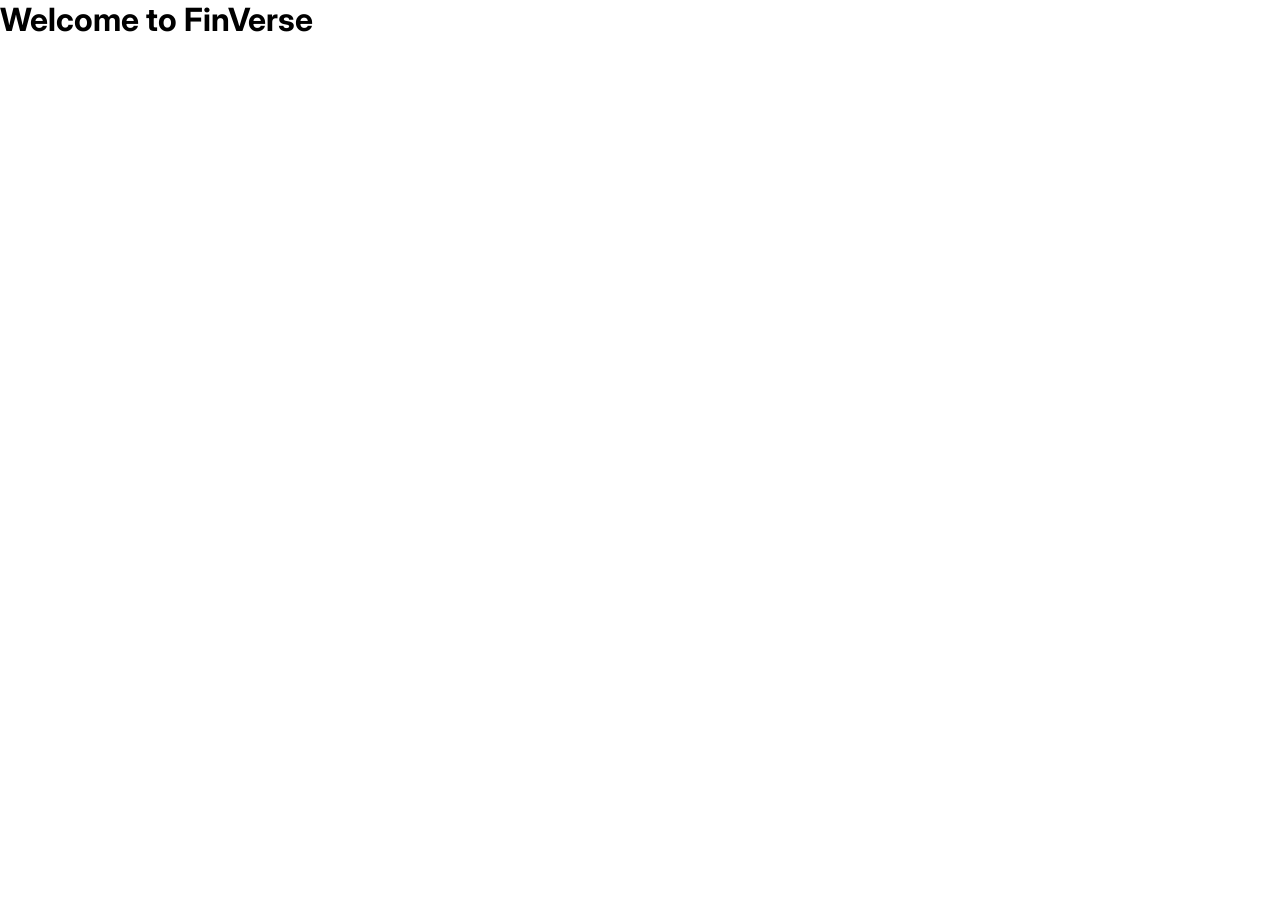
==== index.html @ 404ee945 "Add homepage" ====
<!DOCTYPE html>
<html lang="en">

<head>

<meta charset="UTF-8">

<meta name="viewport" content="width=device-width, initial-scale=1.0">

<title>FinVerse | Learn. Practice. Earn. Lead.</title>

<meta name="description" content="India's Interactive Financial Literacy Platform">

<link rel="preconnect" href="https://fonts.googleapis.com">

<link rel="preconnect" href="https://fonts.gstatic.com" crossorigin>

<link href="https://fonts.googleapis.com/css2?family=Inter:wght@300;400;500;600;700;800&family=Space+Grotesk:wght@400;500;700&display=swap" rel="stylesheet">

<link rel="stylesheet" href="css/style.css">

</head>

<body>

<h1>Welcome to FinVerse</h1>

</body>

</html>
---- css/style.css ----
@import url("variables.css");
@import url("components.css");
@import url("animations.css");
@import url("responsive.css");

/* =========================
   RESET
========================= */

*{
margin:0;
padding:0;
box-sizing:border-box;
}

html{
scroll-behavior:smooth;
}

body{

background:var(--bg-primary);

color:var(--text-primary);

font-family:"Inter",sans-serif;

overflow-x:hidden;

min-height:100vh;

}

/* Images */

img{

display:block;

max-width:100%;

}

/* Links */

a{

text-decoration:none;

color:inherit;

}

/* Lists */

ul{

list-style:none;

}

/* Buttons */

button{

border:none;

background:none;

font:inherit;

cursor:pointer;

}

/* Container */

.container{

width:min(92%,1280px);

margin:auto;

}

/* Text Selection */

::selection{

background:var(--primary);

color:#000;

}
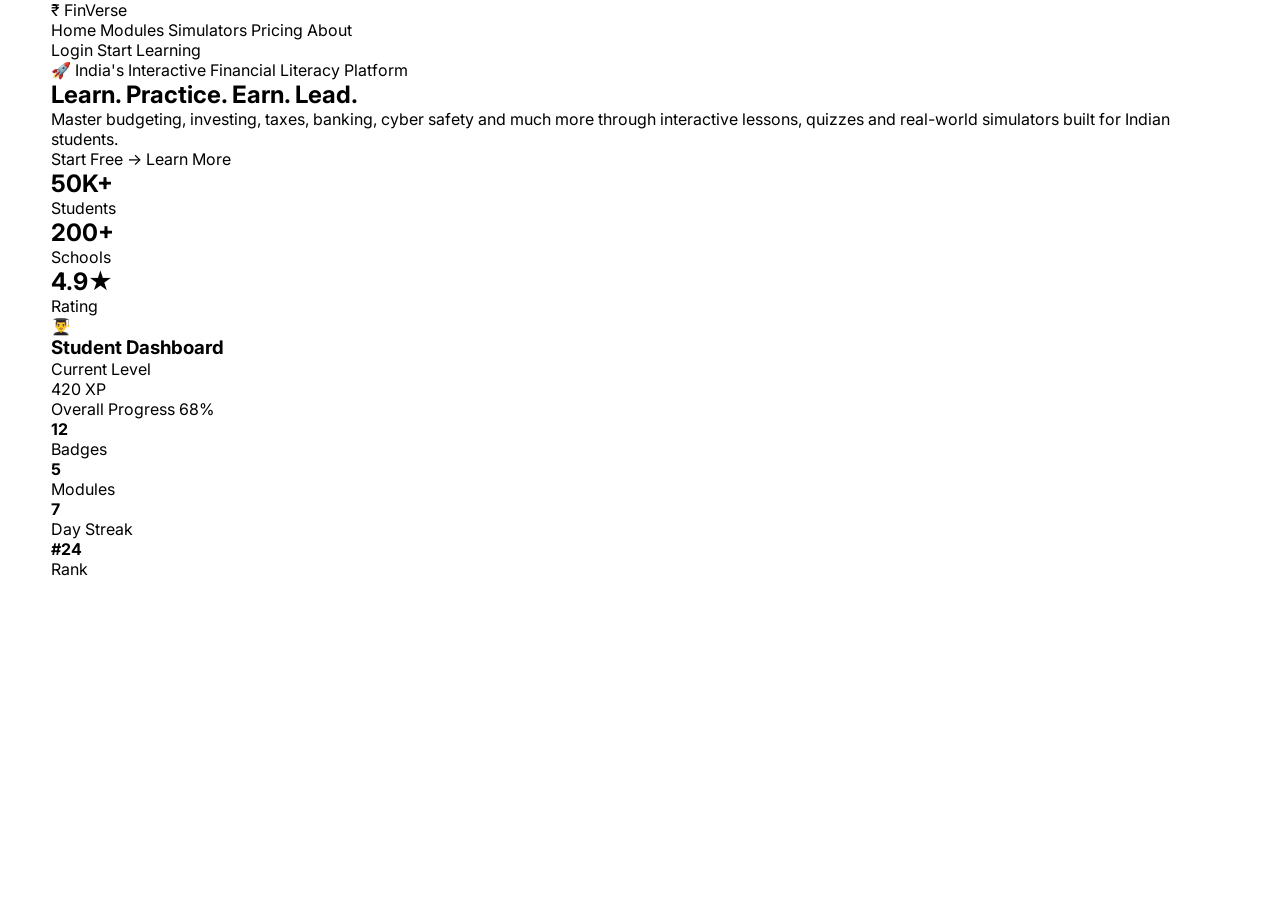
==== commit 5af678b1: "Update index homepage" ====
--- a/index.html
+++ b/index.html
@@ -5,25 +5,283 @@
 
 <meta charset="UTF-8">
 
-<meta name="viewport" content="width=device-width, initial-scale=1.0">
+<meta name="viewport"
+content="width=device-width, initial-scale=1.0">
 
 <title>FinVerse | Learn. Practice. Earn. Lead.</title>
 
-<meta name="description" content="India's Interactive Financial Literacy Platform">
-
-<link rel="preconnect" href="https://fonts.googleapis.com">
-
-<link rel="preconnect" href="https://fonts.gstatic.com" crossorigin>
-
-<link href="https://fonts.googleapis.com/css2?family=Inter:wght@300;400;500;600;700;800&family=Space+Grotesk:wght@400;500;700&display=swap" rel="stylesheet">
-
-<link rel="stylesheet" href="css/style.css">
+<meta name="description"
+content="India's Interactive Financial Literacy Platform">
+
+<link rel="preconnect"
+href="https://fonts.googleapis.com">
+
+<link rel="preconnect"
+href="https://fonts.gstatic.com"
+crossorigin>
+
+<link href="https://fonts.googleapis.com/css2?family=Inter:wght@300;400;500;600;700;800&family=Space+Grotesk:wght@400;500;700&display=swap"
+rel="stylesheet">
+
+<link rel="stylesheet"
+href="css/style.css">
 
 </head>
 
 <body>
 
-<h1>Welcome to FinVerse</h1>
+<!-- Animated Background -->
+
+<div class="background">
+
+<div class="gradient"></div>
+
+<div class="orb orb1"></div>
+
+<div class="orb orb2"></div>
+
+<div class="orb orb3"></div>
+
+</div>
+
+<!-- Navigation -->
+
+<header class="navbar">
+
+<div class="container nav-container">
+
+<a href="index.html" class="logo">
+
+<span class="logo-icon">₹</span>
+
+<span class="logo-text">FinVerse</span>
+
+</a>
+
+<nav>
+
+<a href="index.html">Home</a>
+
+<a href="modules.html">Modules</a>
+
+<a href="simulators.html">Simulators</a>
+
+<a href="pricing.html">Pricing</a>
+
+<a href="about.html">About</a>
+
+</nav>
+
+<div class="nav-buttons">
+
+<a href="pricing.html"
+class="btn btn-outline">
+
+Login
+
+</a>
+
+<a href="modules.html"
+class="btn btn-primary">
+
+Start Learning
+
+</a>
+
+</div>
+
+</div>
+
+</header>
+
+<!-- HERO -->
+
+<section class="hero">
+
+<div class="container hero-grid">
+
+<div class="hero-left">
+
+<div class="hero-badge">
+
+🚀 India's Interactive Financial Literacy Platform
+
+</div>
+
+<h1>
+
+Learn.
+
+<span>Practice.</span>
+
+Earn.
+
+Lead.
+
+</h1>
+
+<p>
+
+Master budgeting, investing,
+taxes, banking,
+cyber safety and much more
+through interactive lessons,
+quizzes and real-world
+simulators built for Indian students.
+
+</p>
+
+<div class="hero-buttons">
+
+<a href="modules.html"
+class="btn btn-primary">
+
+Start Free →
+
+</a>
+
+<a href="about.html"
+class="btn btn-outline">
+
+Learn More
+
+</a>
+
+</div>
+
+<div class="stats">
+
+<div>
+
+<h2>50K+</h2>
+
+<p>Students</p>
+
+</div>
+
+<div>
+
+<h2>200+</h2>
+
+<p>Schools</p>
+
+</div>
+
+<div>
+
+<h2>4.9★</h2>
+
+<p>Rating</p>
+
+</div>
+
+</div>
+
+</div>
+
+<div class="hero-right">
+
+<div class="dashboard-card">
+
+<div class="dashboard-top">
+
+<div class="profile">
+
+<div class="avatar">
+
+👨‍🎓
+
+</div>
+
+<div>
+
+<h3>Student Dashboard</h3>
+
+<p>Current Level</p>
+
+</div>
+
+</div>
+
+<div class="xp">
+
+420 XP
+
+</div>
+
+</div>
+
+<div class="progress-card">
+
+<div class="progress-title">
+
+Overall Progress
+
+<span>
+
+68%
+
+</span>
+
+</div>
+
+<div class="progress-bar">
+
+<div class="progress-fill">
+
+</div>
+
+</div>
+
+</div>
+
+<div class="dashboard-stats">
+
+<div>
+
+<h4>12</h4>
+
+<p>Badges</p>
+
+</div>
+
+<div>
+
+<h4>5</h4>
+
+<p>Modules</p>
+
+</div>
+
+<div>
+
+<h4>7</h4>
+
+<p>Day Streak</p>
+
+</div>
+
+<div>
+
+<h4>#24</h4>
+
+<p>Rank</p>
+
+</div>
+
+</div>
+
+</div>
+
+</div>
+
+</div>
+
+</section>
+
+<!-- Features Section Starts Next -->
+
+<script src="js/main.js"></script>
 
 </body>
 
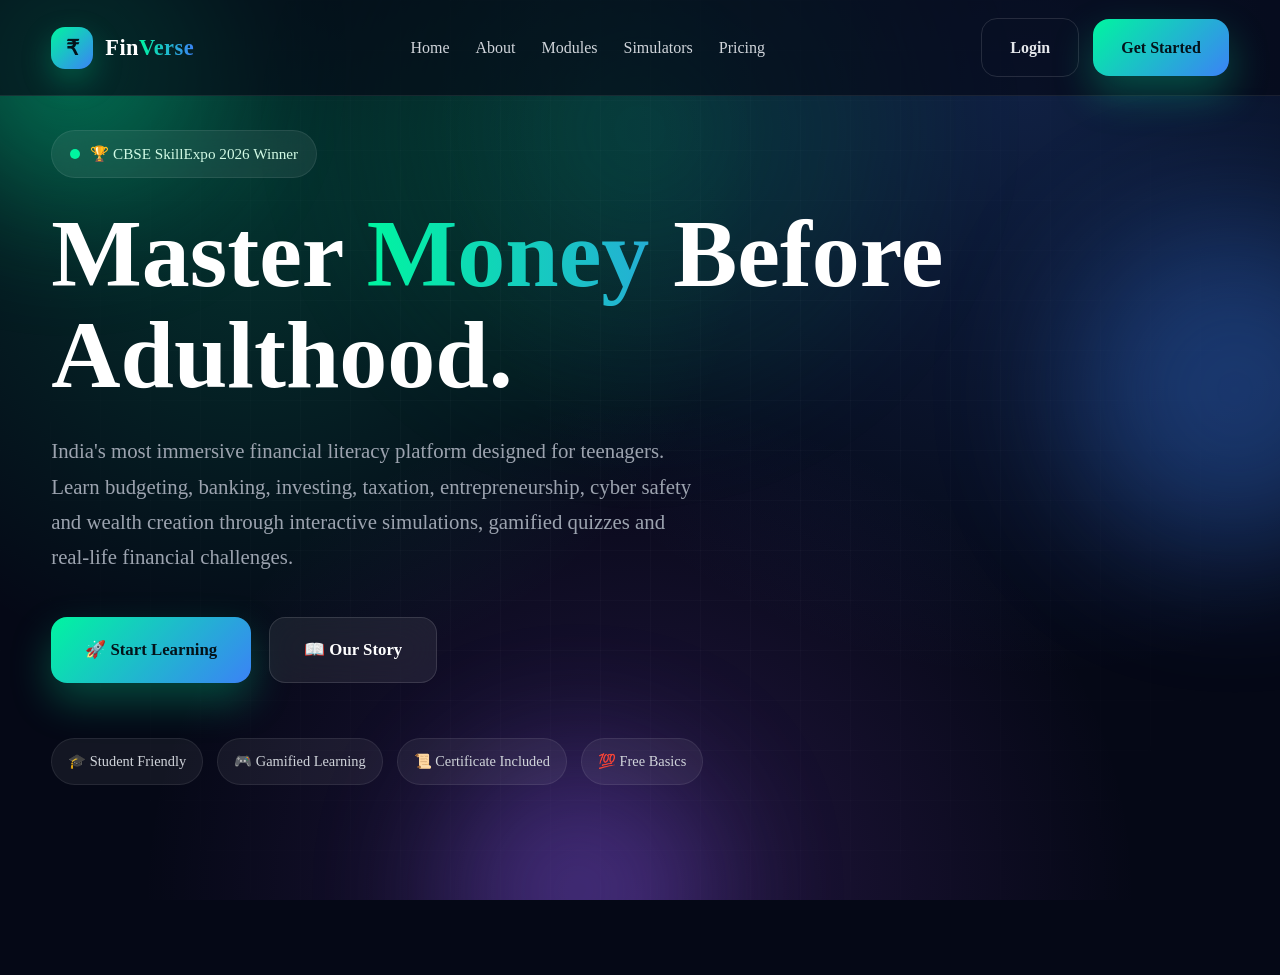
==== commit d38edf71: "Started premium index homepage - Part 1" ====
--- a/index.html
+++ b/index.html
@@ -2,287 +2,169 @@
 <html lang="en">
 
 <head>
+    <meta charset="UTF-8">
+    <meta name="viewport" content="width=device-width, initial-scale=1.0">
+    <meta name="theme-color" content="#07111F">
 
-<meta charset="UTF-8">
+    <meta name="description"
+        content="FinVerse — India's Interactive Financial Literacy Platform for Students">
 
-<meta name="viewport"
-content="width=device-width, initial-scale=1.0">
+    <meta name="keywords"
+        content="Finance, Financial Literacy, SIP, Investment, Budget, Banking, UPI, Tax, India">
 
-<title>FinVerse | Learn. Practice. Earn. Lead.</title>
+    <meta name="author" content="FinVerse">
 
-<meta name="description"
-content="India's Interactive Financial Literacy Platform">
+    <title>FinVerse • Learn. Practice. Earn. Lead.</title>
 
-<link rel="preconnect"
-href="https://fonts.googleapis.com">
+    <!-- Google Fonts -->
 
-<link rel="preconnect"
-href="https://fonts.gstatic.com"
-crossorigin>
+    <link rel="preconnect" href="https://fonts.googleapis.com">
 
-<link href="https://fonts.googleapis.com/css2?family=Inter:wght@300;400;500;600;700;800&family=Space+Grotesk:wght@400;500;700&display=swap"
-rel="stylesheet">
+    <link rel="preconnect" href="https://fonts.gstatic.com" crossorigin>
 
-<link rel="stylesheet"
-href="css/style.css">
+    <link href="https://fonts.googleapis.com/css2?family=Space+Grotesk:wght@400;500;600;700&family=Inter:wght@300;400;500;600;700;800&display=swap"
+        rel="stylesheet">
+
+    <!-- CSS -->
+
+    <link rel="stylesheet" href="css/variables.css">
+    <link rel="stylesheet" href="css/animations.css">
+    <link rel="stylesheet" href="css/components.css">
+    <link rel="stylesheet" href="css/style.css">
+    <link rel="stylesheet" href="css/responsive.css">
 
 </head>
 
 <body>
 
-<!-- Animated Background -->
+    <!-- Animated Background -->
 
-<div class="background">
+    <div class="bg-gradient"></div>
 
-<div class="gradient"></div>
+    <div class="bg-grid"></div>
 
-<div class="orb orb1"></div>
+    <div class="bg-orbs">
+        <div class="orb orb-1"></div>
+        <div class="orb orb-2"></div>
+        <div class="orb orb-3"></div>
+    </div>
 
-<div class="orb orb2"></div>
+    <!-- Navigation -->
 
-<div class="orb orb3"></div>
+    <header class="nav">
 
-</div>
+        <div class="nav-container">
 
-<!-- Navigation -->
+            <a href="index.html" class="nav-logo">
 
-<header class="navbar">
+                <span class="logo-icon">₹</span>
 
-<div class="container nav-container">
+                <span class="logo-text">
+                    Fin<span class="accent">Verse</span>
+                </span>
 
-<a href="index.html" class="logo">
+            </a>
 
-<span class="logo-icon">₹</span>
+            <nav class="nav-links">
 
-<span class="logo-text">FinVerse</span>
+                <a href="index.html">Home</a>
 
-</a>
+                <a href="about.html">About</a>
 
-<nav>
+                <a href="modules.html">Modules</a>
 
-<a href="index.html">Home</a>
+                <a href="simulators.html">Simulators</a>
 
-<a href="modules.html">Modules</a>
+                <a href="pricing.html">Pricing</a>
 
-<a href="simulators.html">Simulators</a>
+            </nav>
 
-<a href="pricing.html">Pricing</a>
+            <div class="nav-actions">
 
-<a href="about.html">About</a>
+                <a href="#" class="btn btn-ghost">
+                    Login
+                </a>
 
-</nav>
+                <a href="modules.html" class="btn btn-primary">
+                    Get Started
+                </a>
 
-<div class="nav-buttons">
+            </div>
 
-<a href="pricing.html"
-class="btn btn-outline">
+            <button class="nav-toggle">
 
-Login
+                <span></span>
+                <span></span>
+                <span></span>
 
-</a>
+            </button>
 
-<a href="modules.html"
-class="btn btn-primary">
+        </div>
 
-Start Learning
+    </header>
 
-</a>
+    <!-- HERO -->
 
-</div>
+    <section class="hero">
 
-</div>
+        <div class="container">
 
-</header>
+            <div class="hero-badge">
 
-<!-- HERO -->
+                <span class="pulse"></span>
 
-<section class="hero">
+                🏆 CBSE SkillExpo 2026 Winner
 
-<div class="container hero-grid">
+            </div>
 
-<div class="hero-left">
+            <h1 class="hero-title">
 
-<div class="hero-badge">
+                Master
 
-🚀 India's Interactive Financial Literacy Platform
+                <span class="gradient-text">
+                    Money
+                </span>
 
-</div>
+                Before
 
-<h1>
+                Adulthood.
 
-Learn.
+            </h1>
 
-<span>Practice.</span>
+            <p class="hero-desc">
 
-Earn.
+                India's most immersive financial literacy platform designed for teenagers.
 
-Lead.
+                Learn budgeting, banking, investing, taxation, entrepreneurship,
+                cyber safety and wealth creation through interactive simulations,
+                gamified quizzes and real-life financial challenges.
 
-</h1>
+            </p>
 
-<p>
+            <div class="hero-cta">
 
-Master budgeting, investing,
-taxes, banking,
-cyber safety and much more
-through interactive lessons,
-quizzes and real-world
-simulators built for Indian students.
+                <a href="modules.html" class="btn btn-primary btn-lg">
 
-</p>
+                    🚀 Start Learning
 
-<div class="hero-buttons">
+                </a>
 
-<a href="modules.html"
-class="btn btn-primary">
+                <a href="about.html" class="btn btn-glass btn-lg">
 
-Start Free →
+                    📖 Our Story
 
-</a>
+                </a>
 
-<a href="about.html"
-class="btn btn-outline">
+            </div>
 
-Learn More
+            <div class="hero-tags">
 
-</a>
+                <span class="tag">🎓 Student Friendly</span>
 
-</div>
+                <span class="tag">🎮 Gamified Learning</span>
 
-<div class="stats">
+                <span class="tag">📜 Certificate Included</span>
 
-<div>
+                <span class="tag">💯 Free Basics</span>
 
-<h2>50K+</h2>
-
-<p>Students</p>
-
-</div>
-
-<div>
-
-<h2>200+</h2>
-
-<p>Schools</p>
-
-</div>
-
-<div>
-
-<h2>4.9★</h2>
-
-<p>Rating</p>
-
-</div>
-
-</div>
-
-</div>
-
-<div class="hero-right">
-
-<div class="dashboard-card">
-
-<div class="dashboard-top">
-
-<div class="profile">
-
-<div class="avatar">
-
-👨‍🎓
-
-</div>
-
-<div>
-
-<h3>Student Dashboard</h3>
-
-<p>Current Level</p>
-
-</div>
-
-</div>
-
-<div class="xp">
-
-420 XP
-
-</div>
-
-</div>
-
-<div class="progress-card">
-
-<div class="progress-title">
-
-Overall Progress
-
-<span>
-
-68%
-
-</span>
-
-</div>
-
-<div class="progress-bar">
-
-<div class="progress-fill">
-
-</div>
-
-</div>
-
-</div>
-
-<div class="dashboard-stats">
-
-<div>
-
-<h4>12</h4>
-
-<p>Badges</p>
-
-</div>
-
-<div>
-
-<h4>5</h4>
-
-<p>Modules</p>
-
-</div>
-
-<div>
-
-<h4>7</h4>
-
-<p>Day Streak</p>
-
-</div>
-
-<div>
-
-<h4>#24</h4>
-
-<p>Rank</p>
-
-</div>
-
-</div>
-
-</div>
-
-</div>
-
-</div>
-
-</section>
-
-<!-- Features Section Starts Next -->
-
-<script src="js/main.js"></script>
-
-</body>
-
-</html>+            </div>
--- a/css/animations.css
+++ b/css/animations.css
@@ -0,0 +1,534 @@
+/* =========================================================
+   FINVERSE 3.0 ANIMATIONS
+========================================================= */
+
+/* Floating Animation */
+@keyframes float {
+
+0%,100%{
+transform:translateY(0px);
+}
+
+50%{
+transform:translateY(-18px);
+}
+
+}
+
+/* Slow Floating */
+
+@keyframes floatSlow{
+
+0%,100%{
+transform:translateY(0px) rotate(0deg);
+}
+
+50%{
+transform:translateY(-30px) rotate(8deg);
+}
+
+}
+
+/* Aurora Background */
+
+@keyframes aurora{
+
+0%{
+
+background-position:0% 50%;
+
+}
+
+50%{
+
+background-position:100% 50%;
+
+}
+
+100%{
+
+background-position:0% 50%;
+
+}
+
+}
+
+/* Gradient Text */
+
+@keyframes gradientMove{
+
+0%{
+
+background-position:0%;
+
+}
+
+100%{
+
+background-position:200%;
+
+}
+
+}
+
+/* Fade Up */
+
+@keyframes fadeUp{
+
+from{
+
+opacity:0;
+
+transform:translateY(50px);
+
+}
+
+to{
+
+opacity:1;
+
+transform:translateY(0);
+
+}
+
+}
+
+/* Fade */
+
+@keyframes fade{
+
+from{
+
+opacity:0;
+
+}
+
+to{
+
+opacity:1;
+
+}
+
+}
+
+/* Scale */
+
+@keyframes scale{
+
+from{
+
+opacity:0;
+
+transform:scale(.85);
+
+}
+
+to{
+
+opacity:1;
+
+transform:scale(1);
+
+}
+
+}
+
+/* Pulse */
+
+@keyframes pulse{
+
+0%{
+
+transform:scale(1);
+
+}
+
+50%{
+
+transform:scale(1.08);
+
+}
+
+100%{
+
+transform:scale(1);
+
+}
+
+}
+
+/* Glow */
+
+@keyframes glow{
+
+0%{
+
+box-shadow:0 0 0 rgba(0,245,160,.15);
+
+}
+
+50%{
+
+box-shadow:0 0 40px rgba(0,245,160,.55);
+
+}
+
+100%{
+
+box-shadow:0 0 0 rgba(0,245,160,.15);
+
+}
+
+}
+
+/* Border Glow */
+
+@keyframes borderGlow{
+
+0%{
+
+border-color:#00F5A0;
+
+}
+
+50%{
+
+border-color:#3B82F6;
+
+}
+
+100%{
+
+border-color:#8B5CF6;
+
+}
+
+}
+
+/* Shine */
+
+@keyframes shine{
+
+0%{
+
+left:-120%;
+
+}
+
+100%{
+
+left:140%;
+
+}
+
+}
+
+/* Rotate */
+
+@keyframes rotate{
+
+0%{
+
+transform:rotate(0deg);
+
+}
+
+100%{
+
+transform:rotate(360deg);
+
+}
+
+}
+
+/* Counter */
+
+@keyframes counter{
+
+from{
+
+transform:translateY(20px);
+
+opacity:0;
+
+}
+
+to{
+
+transform:translateY(0);
+
+opacity:1;
+
+}
+
+}
+
+/* Progress */
+
+@keyframes progress{
+
+from{
+
+width:0;
+
+}
+
+}
+
+/* Blob */
+
+@keyframes blob{
+
+0%{
+
+transform:translate(0,0) scale(1);
+
+}
+
+33%{
+
+transform:translate(40px,-40px) scale(1.15);
+
+}
+
+66%{
+
+transform:translate(-25px,20px) scale(.9);
+
+}
+
+100%{
+
+transform:translate(0,0) scale(1);
+
+}
+
+}
+
+/* Mouse Glow */
+
+@keyframes mouseGlow{
+
+0%{
+
+opacity:.3;
+
+}
+
+50%{
+
+opacity:1;
+
+}
+
+100%{
+
+opacity:.3;
+
+}
+
+}
+
+/* Bounce */
+
+@keyframes bounce{
+
+0%,100%{
+
+transform:translateY(0);
+
+}
+
+50%{
+
+transform:translateY(-10px);
+
+}
+
+}
+
+/* Hero Image Float */
+
+@keyframes heroFloat{
+
+0%{
+
+transform:translateY(0);
+
+}
+
+50%{
+
+transform:translateY(-15px);
+
+}
+
+100%{
+
+transform:translateY(0);
+
+}
+
+}
+
+/* Wave */
+
+@keyframes wave{
+
+0%{
+
+transform:rotate(0deg);
+
+}
+
+20%{
+
+transform:rotate(15deg);
+
+}
+
+40%{
+
+transform:rotate(-10deg);
+
+}
+
+60%{
+
+transform:rotate(15deg);
+
+}
+
+80%{
+
+transform:rotate(-5deg);
+
+}
+
+100%{
+
+transform:rotate(0deg);
+
+}
+
+}
+
+/* Scroll Indicator */
+
+@keyframes scroll{
+
+0%{
+
+transform:translateY(0);
+
+opacity:1;
+
+}
+
+100%{
+
+transform:translateY(12px);
+
+opacity:0;
+
+}
+
+}
+
+/* Animated Gradient */
+
+.gradient-text{
+
+background:linear-gradient(
+90deg,
+#00F5A0,
+#3B82F6,
+#8B5CF6,
+#00F5A0
+);
+
+background-size:300%;
+
+-webkit-background-clip:text;
+
+-webkit-text-fill-color:transparent;
+
+animation:gradientMove 6s linear infinite;
+
+}
+
+/* Reveal */
+
+.reveal{
+
+opacity:0;
+
+transform:translateY(60px);
+
+transition:1s;
+
+}
+
+.reveal.active{
+
+opacity:1;
+
+transform:translateY(0);
+
+}
+
+/* Floating Classes */
+
+.float{
+
+animation:float 5s ease-in-out infinite;
+
+}
+
+.float-slow{
+
+animation:floatSlow 8s ease-in-out infinite;
+
+}
+
+/* Pulse */
+
+.pulse{
+
+animation:pulse 2s infinite;
+
+}
+
+/* Glow */
+
+.glow{
+
+animation:glow 3s infinite;
+
+}
+
+/* Fade */
+
+.fade{
+
+animation:fade 1s both;
+
+}
+
+.fade-up{
+
+animation:fadeUp 1s both;
+
+}
+
+.scale{
+
+animation:scale .8s both;
+
+}
+
+.bounce{
+
+animation:bounce 2s infinite;
+
+}
--- a/css/components.css
+++ b/css/components.css
@@ -0,0 +1,122 @@
+/* FinVerse 3.0 - components.css (Starter Production File)
+   This file contains the shared UI components.
+*/
+
+body{
+  background:var(--gradient-dark);
+}
+
+.nav{
+  position:sticky;
+  top:0;
+  z-index:1000;
+  backdrop-filter:var(--glass);
+  border-bottom:1px solid rgba(255,255,255,.08);
+  background:rgba(5,8,22,.65);
+}
+
+.nav-container{
+  width:min(92%,var(--container));
+  margin:auto;
+  min-height:var(--navbar-height);
+  display:flex;
+  align-items:center;
+  justify-content:space-between;
+}
+
+.nav-logo{
+  display:flex;
+  align-items:center;
+  gap:10px;
+  font-family:var(--font-display);
+  font-size:1.4rem;
+  font-weight:700;
+}
+
+.logo-icon{
+  width:42px;
+  height:42px;
+  border-radius:50%;
+  display:grid;
+  place-items:center;
+  background:var(--gradient-primary);
+  color:#04120d;
+  box-shadow:var(--shadow-glow);
+}
+
+.btn{
+  display:inline-flex;
+  align-items:center;
+  justify-content:center;
+  gap:10px;
+  padding:14px 24px;
+  border-radius:999px;
+  transition:var(--transition);
+  font-weight:700;
+}
+
+.btn-primary{
+  background:var(--gradient-primary);
+  color:#04120d;
+}
+
+.btn-primary:hover{
+  transform:translateY(-3px);
+  box-shadow:var(--shadow-glow);
+}
+
+.btn-ghost{
+  border:1px solid rgba(255,255,255,.15);
+  color:var(--text);
+}
+
+.hero{
+  padding:110px 0 80px;
+  position:relative;
+  overflow:hidden;
+}
+
+.hero::before{
+  content:"";
+  position:absolute;
+  inset:-20%;
+  background:linear-gradient(135deg,#00F5A022,#3B82F622,#8B5CF622);
+  filter:blur(90px);
+  animation:aurora 12s linear infinite;
+}
+
+.hero-title{
+  position:relative;
+  z-index:2;
+  font-family:var(--font-heading);
+  font-size:clamp(2.6rem,8vw,5rem);
+  line-height:1;
+}
+
+.hero-desc{
+  position:relative;
+  z-index:2;
+  max-width:700px;
+  color:var(--text-light);
+  margin:24px 0;
+}
+
+.card{
+  background:var(--bg-card);
+  border:var(--glass-border);
+  backdrop-filter:var(--glass);
+  border-radius:24px;
+  padding:24px;
+  transition:var(--transition);
+}
+
+.card:hover{
+  transform:translateY(-8px);
+  background:var(--bg-card-hover);
+}
+
+.footer{
+  padding:60px 0;
+  border-top:1px solid rgba(255,255,255,.08);
+  color:var(--text-muted);
+}
--- a/css/style.css
+++ b/css/style.css
@@ -1,13 +1,21 @@
+/* ===================================================
+   FINVERSE 3.0
+   Main Stylesheet
+   Part 1 - Global Foundation
+=================================================== */
+
 @import url("variables.css");
+@import url("animations.css");
 @import url("components.css");
-@import url("animations.css");
 @import url("responsive.css");
 
-/* =========================
+/* ==========================
    RESET
-========================= */
-
-*{
+========================== */
+
+*,
+*::before,
+*::after{
 margin:0;
 padding:0;
 box-sizing:border-box;
@@ -15,80 +23,1563 @@
 
 html{
 scroll-behavior:smooth;
+-webkit-text-size-adjust:100%;
 }
 
 body{
-
-background:var(--bg-primary);
-
-color:var(--text-primary);
-
-font-family:"Inter",sans-serif;
-
+font-family:var(--font-body);
+background:#050816;
+color:#fff;
 overflow-x:hidden;
-
-min-height:100vh;
-
-}
-
-/* Images */
+line-height:1.7;
+position:relative;
+}
+
+/* ==========================
+   CUSTOM SCROLLBAR
+========================== */
+
+::-webkit-scrollbar{
+width:8px;
+}
+
+::-webkit-scrollbar-track{
+background:#09101d;
+}
+
+::-webkit-scrollbar-thumb{
+background:linear-gradient(180deg,#00F5A0,#3B82F6);
+border-radius:20px;
+}
+
+::-webkit-scrollbar-thumb:hover{
+background:#00F5A0;
+}
+
+/* ==========================
+   SELECTION
+========================== */
+
+::selection{
+background:#00F5A0;
+color:#04131A;
+}
+
+/* ==========================
+   LINKS
+========================== */
+
+a{
+text-decoration:none;
+color:inherit;
+transition:.35s;
+}
 
 img{
-
+max-width:100%;
 display:block;
-
-max-width:100%;
-
-}
-
-/* Links */
-
-a{
-
+}
+
+/* ==========================
+   CONTAINER
+========================== */
+
+.container{
+width:min(92%,1200px);
+margin:auto;
+position:relative;
+z-index:2;
+}
+
+/* ==========================
+   SECTION
+========================== */
+
+.section{
+padding:90px 0;
+position:relative;
+}
+
+/* ==========================
+   TITLES
+========================== */
+
+.section-header{
+text-align:center;
+margin-bottom:70px;
+}
+
+.section-title{
+font-size:clamp(2.4rem,6vw,4.4rem);
+font-family:var(--font-heading);
+font-weight:800;
+line-height:1.1;
+margin-bottom:20px;
+}
+
+.section-sub{
+max-width:720px;
+margin:auto;
+color:#9CA3AF;
+font-size:1.08rem;
+}
+
+/* ==========================
+   EYEBROW
+========================== */
+
+.eyebrow{
+display:inline-flex;
+align-items:center;
+gap:10px;
+padding:10px 18px;
+border-radius:999px;
+background:rgba(255,255,255,.06);
+border:1px solid rgba(255,255,255,.08);
+backdrop-filter:blur(20px);
+margin-bottom:25px;
+font-size:.9rem;
+color:#D1FAE5;
+}
+
+/* ==========================
+   BACKGROUND
+========================== */
+
+.bg-gradient{
+position:fixed;
+inset:0;
+background:
+radial-gradient(circle at 20% 20%,rgba(0,245,160,.18),transparent 40%),
+radial-gradient(circle at 80% 10%,rgba(59,130,246,.20),transparent 45%),
+radial-gradient(circle at 50% 100%,rgba(168,85,247,.18),transparent 45%),
+#050816;
+z-index:-4;
+}
+
+/* ==========================
+   GRID BACKGROUND
+========================== */
+
+.bg-grid{
+position:fixed;
+inset:0;
+background-image:
+linear-gradient(rgba(255,255,255,.04) 1px,transparent 1px),
+linear-gradient(90deg,rgba(255,255,255,.04) 1px,transparent 1px);
+background-size:50px 50px;
+mask-image:radial-gradient(circle,#fff 30%,transparent 100%);
+z-index:-3;
+opacity:.55;
+}
+
+/* ==========================
+   FLOATING ORBS
+========================== */
+
+.bg-orbs{
+position:fixed;
+inset:0;
+overflow:hidden;
+z-index:-2;
+pointer-events:none;
+}
+
+.orb{
+position:absolute;
+border-radius:50%;
+filter:blur(70px);
+opacity:.35;
+animation:float 12s ease-in-out infinite;
+}
+
+.orb-1{
+width:280px;
+height:280px;
+background:#00F5A0;
+top:-80px;
+left:-70px;
+}
+
+.orb-2{
+width:330px;
+height:330px;
+background:#3B82F6;
+right:-120px;
+top:25%;
+animation-delay:3s;
+}
+
+.orb-3{
+width:260px;
+height:260px;
+background:#8B5CF6;
+bottom:-120px;
+left:35%;
+animation-delay:6s;
+}
+
+/* ==========================
+   GLASS
+========================== */
+
+.glass{
+background:rgba(255,255,255,.06);
+border:1px solid rgba(255,255,255,.08);
+backdrop-filter:blur(22px);
+-webkit-backdrop-filter:blur(22px);
+border-radius:26px;
+}
+
+/* ==========================
+   GRADIENT TEXT
+========================== */
+
+.gradient-text{
+background:linear-gradient(
+90deg,
+#00F5A0,
+#3B82F6,
+#8B5CF6
+);
+background-size:300%;
+-webkit-background-clip:text;
+-webkit-text-fill-color:transparent;
+animation:gradientShift 8s linear infinite;
+}
+
+/* ==========================
+   SPACER
+========================== */
+
+.spacer{
+height:80px;
+}
+
+/* ==========================
+   UTILITIES
+========================== */
+
+.text-center{
+text-align:center;
+}
+
+.hidden{
+display:none;
+}
+
+.mt-2{
+margin-top:20px;
+}
+
+.mt-3{
+margin-top:30px;
+}
+
+.mt-4{
+margin-top:40px;
+}
+
+.mb-2{
+margin-bottom:20px;
+}
+
+.mb-4{
+margin-bottom:40px;
+}
+/* ==========================================================
+   FINVERSE 3.0
+   PART 2 — NAVIGATION & HERO
+==========================================================*/
+
+/*==========================
+  NAVBAR
+==========================*/
+
+.nav{
+position:fixed;
+top:0;
+left:0;
+width:100%;
+z-index:999;
+padding:18px 0;
+transition:all .4s ease;
+}
+
+.nav.scrolled{
+padding:12px 0;
+background:rgba(5,8,22,.75);
+backdrop-filter:blur(24px);
+border-bottom:1px solid rgba(255,255,255,.08);
+}
+
+.nav-container{
+width:min(92%,1200px);
+margin:auto;
+display:flex;
+align-items:center;
+justify-content:space-between;
+}
+
+.nav-logo{
+display:flex;
+align-items:center;
+gap:12px;
+font-family:var(--font-heading);
+font-weight:800;
+font-size:1.4rem;
+color:#fff;
+}
+
+.logo-icon{
+width:42px;
+height:42px;
+display:grid;
+place-items:center;
+border-radius:14px;
+background:linear-gradient(135deg,#00F5A0,#3B82F6);
+color:#04131A;
+font-weight:800;
+font-size:1.3rem;
+box-shadow:0 12px 30px rgba(0,245,160,.25);
+}
+
+.logo-text{
+letter-spacing:.5px;
+}
+
+.accent{
+background:linear-gradient(90deg,#00F5A0,#3B82F6);
+-webkit-background-clip:text;
+-webkit-text-fill-color:transparent;
+}
+
+.nav-links{
+display:flex;
+gap:32px;
+align-items:center;
+}
+
+.nav-links a{
+color:#D1D5DB;
+font-weight:500;
+position:relative;
+}
+
+.nav-links a::after{
+content:"";
+position:absolute;
+left:0;
+bottom:-6px;
+width:0;
+height:2px;
+background:#00F5A0;
+transition:.35s;
+}
+
+.nav-links a:hover{
+color:#fff;
+}
+
+.nav-links a:hover::after{
+width:100%;
+}
+
+.nav-actions{
+display:flex;
+gap:14px;
+align-items:center;
+}
+
+.nav-toggle{
+display:none;
+width:46px;
+height:46px;
+border:none;
+background:rgba(255,255,255,.06);
+border-radius:14px;
+cursor:pointer;
+justify-content:center;
+align-items:center;
+flex-direction:column;
+gap:5px;
+}
+
+.nav-toggle span{
+width:22px;
+height:2px;
+background:#fff;
+border-radius:10px;
+}
+
+/*==========================
+ HERO
+==========================*/
+
+.hero{
+position:relative;
+padding:170px 0 120px;
+overflow:hidden;
+}
+
+.hero::before{
+content:"";
+position:absolute;
+width:700px;
+height:700px;
+left:50%;
+top:-220px;
+transform:translateX(-50%);
+background:radial-gradient(circle,
+rgba(0,245,160,.18),
+transparent 70%);
+filter:blur(40px);
+pointer-events:none;
+}
+
+.hero-badge{
+display:inline-flex;
+align-items:center;
+gap:10px;
+padding:10px 18px;
+background:rgba(255,255,255,.07);
+border:1px solid rgba(255,255,255,.08);
+border-radius:999px;
+backdrop-filter:blur(20px);
+margin-bottom:26px;
+font-size:.95rem;
+color:#D1FAE5;
+animation:fadeUp .8s ease;
+}
+
+.hero-title{
+font-family:var(--font-heading);
+font-size:clamp(3rem,8vw,6rem);
+font-weight:800;
+line-height:1.05;
+max-width:900px;
+margin-bottom:28px;
+animation:fadeUp .9s ease;
+}
+
+.hero-title .line{
+display:block;
+}
+
+.hero-desc{
+max-width:720px;
+font-size:1.18rem;
+color:#9CA3AF;
+margin-bottom:42px;
+animation:fadeUp 1s ease;
+}
+
+.hero-cta{
+display:flex;
+flex-wrap:wrap;
+gap:18px;
+margin-bottom:55px;
+animation:fadeUp 1.1s ease;
+}
+
+.hero-tags{
+display:flex;
+flex-wrap:wrap;
+gap:14px;
+margin-bottom:60px;
+}
+
+.tag{
+padding:10px 16px;
+border-radius:999px;
+background:rgba(255,255,255,.06);
+border:1px solid rgba(255,255,255,.08);
+font-size:.9rem;
+color:#D1D5DB;
+transition:.35s;
+}
+
+.tag:hover{
+transform:translateY(-4px);
+border-color:rgba(0,245,160,.35);
+background:rgba(0,245,160,.08);
+}
+
+.hero-stats{
+display:grid;
+grid-template-columns:repeat(auto-fit,minmax(170px,1fr));
+gap:22px;
+margin-top:20px;
+}
+
+.stat{
+background:rgba(255,255,255,.05);
+border:1px solid rgba(255,255,255,.08);
+backdrop-filter:blur(18px);
+border-radius:22px;
+padding:24px;
+transition:.35s;
+}
+
+.stat:hover{
+transform:translateY(-8px);
+border-color:rgba(0,245,160,.3);
+box-shadow:0 18px 40px rgba(0,245,160,.12);
+}
+
+.stat h3{
+font-size:2rem;
+margin-bottom:8px;
+background:linear-gradient(90deg,#00F5A0,#3B82F6);
+-webkit-background-clip:text;
+-webkit-text-fill-color:transparent;
+}
+
+.stat p{
+color:#9CA3AF;
+font-size:.95rem;
+}
+
+.pulse{
+width:10px;
+height:10px;
+background:#00F5A0;
+border-radius:50%;
+animation:pulse 2s infinite;
+}
+
+.scroll-indicator{
+position:absolute;
+bottom:35px;
+left:50%;
+transform:translateX(-50%);
+display:flex;
+flex-direction:column;
+align-items:center;
+gap:8px;
+color:#9CA3AF;
+font-size:.8rem;
+animation:bounce 2s infinite;
+}
+
+.scroll-indicator::before{
+content:"";
+width:2px;
+height:32px;
+background:linear-gradient(#00F5A0,transparent);
+}
+/* ==========================================================
+   FINVERSE 3.0
+   PART 3 — BUTTONS, CARDS & FEATURES
+==========================================================*/
+
+/*==========================
+BUTTONS
+==========================*/
+
+.btn{
+display:inline-flex;
+align-items:center;
+justify-content:center;
+gap:10px;
+padding:15px 28px;
+border-radius:16px;
+font-weight:700;
+font-size:1rem;
+cursor:pointer;
+border:none;
+transition:all .35s ease;
+position:relative;
+overflow:hidden;
 text-decoration:none;
-
-color:inherit;
-
-}
-
-/* Lists */
-
-ul{
-
+}
+
+.btn::before{
+content:"";
+position:absolute;
+inset:0;
+background:linear-gradient(120deg,
+transparent,
+rgba(255,255,255,.25),
+transparent);
+transform:translateX(-120%);
+transition:.6s;
+}
+
+.btn:hover::before{
+transform:translateX(120%);
+}
+
+.btn-primary{
+background:linear-gradient(135deg,#00F5A0,#3B82F6);
+color:#04131A;
+box-shadow:0 18px 40px rgba(0,245,160,.28);
+}
+
+.btn-primary:hover{
+transform:translateY(-4px) scale(1.02);
+box-shadow:0 28px 55px rgba(0,245,160,.4);
+}
+
+.btn-glass{
+background:rgba(255,255,255,.07);
+border:1px solid rgba(255,255,255,.12);
+backdrop-filter:blur(18px);
+color:#fff;
+}
+
+.btn-glass:hover{
+background:rgba(255,255,255,.12);
+border-color:#00F5A0;
+transform:translateY(-3px);
+}
+
+.btn-ghost{
+background:transparent;
+border:1px solid rgba(255,255,255,.12);
+color:#E5E7EB;
+}
+
+.btn-ghost:hover{
+border-color:#00F5A0;
+color:#00F5A0;
+}
+
+.btn-lg{
+padding:18px 34px;
+font-size:1.05rem;
+}
+
+/*==========================
+FEATURE GRID
+==========================*/
+
+.features-grid{
+display:grid;
+grid-template-columns:repeat(auto-fit,minmax(260px,1fr));
+gap:28px;
+}
+
+.feature{
+position:relative;
+padding:30px;
+border-radius:24px;
+background:rgba(255,255,255,.05);
+border:1px solid rgba(255,255,255,.08);
+backdrop-filter:blur(18px);
+transition:.4s;
+overflow:hidden;
+}
+
+.feature::before{
+content:"";
+position:absolute;
+width:250px;
+height:250px;
+background:radial-gradient(circle,
+rgba(0,245,160,.18),
+transparent 70%);
+top:-120px;
+right:-120px;
+opacity:0;
+transition:.45s;
+}
+
+.feature:hover::before{
+opacity:1;
+}
+
+.feature:hover{
+transform:translateY(-12px);
+border-color:rgba(0,245,160,.35);
+box-shadow:0 20px 45px rgba(0,245,160,.12);
+}
+
+.feature-icon{
+width:72px;
+height:72px;
+display:grid;
+place-items:center;
+font-size:2rem;
+border-radius:20px;
+margin-bottom:22px;
+background:linear-gradient(135deg,
+rgba(0,245,160,.18),
+rgba(59,130,246,.18));
+}
+
+.feature h3{
+font-size:1.35rem;
+margin-bottom:14px;
+}
+
+.feature p{
+color:#9CA3AF;
+line-height:1.8;
+}
+
+/*==========================
+ACTION CARDS
+==========================*/
+
+.action-grid{
+display:grid;
+grid-template-columns:repeat(auto-fit,minmax(280px,1fr));
+gap:28px;
+}
+
+.action-card{
+position:relative;
+padding:30px;
+border-radius:24px;
+background:rgba(255,255,255,.05);
+border:1px solid rgba(255,255,255,.08);
+transition:.35s;
+overflow:hidden;
+}
+
+.action-card:hover{
+transform:translateY(-10px);
+border-color:#3B82F6;
+box-shadow:0 22px 45px rgba(59,130,246,.18);
+}
+
+.action-icon{
+font-size:2.5rem;
+margin-bottom:18px;
+}
+
+.action-card h3{
+font-size:1.4rem;
+margin-bottom:12px;
+}
+
+.action-card p{
+color:#94A3B8;
+margin-bottom:22px;
+line-height:1.7;
+}
+
+.action-link{
+color:#00F5A0;
+font-weight:700;
+}
+
+/*==========================
+MODULE CARDS
+==========================*/
+
+.modules-grid{
+display:grid;
+grid-template-columns:repeat(auto-fit,minmax(280px,1fr));
+gap:30px;
+}
+
+.module-card{
+position:relative;
+padding:34px;
+border-radius:28px;
+background:rgba(255,255,255,.05);
+border:1px solid rgba(255,255,255,.08);
+transition:.4s;
+overflow:hidden;
+}
+
+.module-card:hover{
+transform:translateY(-10px);
+border-color:#00F5A0;
+}
+
+.module-card::after{
+content:"";
+position:absolute;
+left:0;
+bottom:0;
+width:100%;
+height:4px;
+background:linear-gradient(90deg,#00F5A0,#3B82F6,#8B5CF6);
+transform:scaleX(0);
+transform-origin:left;
+transition:.45s;
+}
+
+.module-card:hover::after{
+transform:scaleX(1);
+}
+
+.module-icon{
+font-size:3rem;
+margin-bottom:20px;
+}
+
+.module-card h3{
+font-size:1.45rem;
+margin-bottom:14px;
+}
+
+.module-card p{
+color:#94A3B8;
+margin-bottom:24px;
+line-height:1.7;
+}
+
+/*==========================
+BENTO GRID
+==========================*/
+
+.bento-grid{
+display:grid;
+grid-template-columns:repeat(4,1fr);
+gap:24px;
+}
+
+.bento-card{
+padding:32px;
+border-radius:28px;
+background:rgba(255,255,255,.05);
+border:1px solid rgba(255,255,255,.08);
+transition:.4s;
+}
+
+.bento-card:hover{
+transform:translateY(-10px);
+box-shadow:0 20px 40px rgba(0,245,160,.12);
+}
+
+.bento-large{
+grid-column:span 2;
+grid-row:span 2;
+}
+
+.bento-wide{
+grid-column:span 2;
+}
+
+.bento-card h3{
+margin:18px 0;
+font-size:1.5rem;
+}
+
+.bento-card p{
+color:#94A3B8;
+line-height:1.8;
+}
+/*==================================================
+  FINVERSE 3.0
+  PART 4 — DASHBOARD • PRICING • LESSONS • QUIZ
+==================================================*/
+
+
+/*=========================
+ DASHBOARD
+=========================*/
+
+.dashboard-grid{
+display:grid;
+grid-template-columns:2fr 1fr;
+gap:30px;
+margin-top:40px;
+}
+
+.card{
+background:rgba(255,255,255,.05);
+border:1px solid rgba(255,255,255,.08);
+backdrop-filter:blur(20px);
+border-radius:28px;
+padding:30px;
+transition:.35s;
+position:relative;
+overflow:hidden;
+}
+
+.card:hover{
+transform:translateY(-8px);
+border-color:rgba(0,245,160,.25);
+box-shadow:0 18px 45px rgba(0,245,160,.12);
+}
+
+.card-featured{
+background:
+linear-gradient(
+145deg,
+rgba(0,245,160,.10),
+rgba(59,130,246,.10)
+);
+}
+
+.card-icon{
+font-size:3rem;
+margin-bottom:20px;
+}
+
+.progress{
+height:10px;
+background:rgba(255,255,255,.08);
+border-radius:999px;
+overflow:hidden;
+margin:20px 0;
+}
+
+.progress-bar{
+height:100%;
+background:
+linear-gradient(
+90deg,
+#00F5A0,
+#3B82F6
+);
+width:var(--w);
+border-radius:999px;
+}
+
+.progress-label{
+font-size:.9rem;
+color:#94A3B8;
+}
+
+.stats-grid{
+display:grid;
+grid-template-columns:repeat(2,1fr);
+gap:18px;
+}
+
+.mini-card{
+background:rgba(255,255,255,.04);
+padding:22px;
+border-radius:22px;
+border:1px solid rgba(255,255,255,.06);
+text-align:center;
+transition:.35s;
+}
+
+.mini-card:hover{
+transform:translateY(-6px);
+background:rgba(255,255,255,.06);
+}
+
+.mini-icon{
+font-size:2rem;
+margin-bottom:12px;
+}
+
+.mini-card h4{
+font-size:2rem;
+margin-bottom:5px;
+}
+
+.mini-card p{
+color:#94A3B8;
+font-size:.9rem;
+}
+
+
+/*=========================
+ PRICING
+=========================*/
+
+.pricing-grid{
+display:grid;
+grid-template-columns:repeat(auto-fit,minmax(320px,1fr));
+gap:30px;
+}
+
+.pricing-card{
+background:rgba(255,255,255,.05);
+border:1px solid rgba(255,255,255,.08);
+border-radius:30px;
+padding:35px;
+position:relative;
+overflow:hidden;
+transition:.4s;
+}
+
+.pricing-card:hover{
+transform:translateY(-12px);
+border-color:#00F5A0;
+}
+
+.pricing-card.popular{
+border:2px solid #00F5A0;
+}
+
+.pricing-badge{
+position:absolute;
+top:22px;
+right:-45px;
+padding:8px 55px;
+background:#00F5A0;
+color:#04131A;
+font-weight:700;
+transform:rotate(45deg);
+font-size:.8rem;
+}
+
+.plan-name{
+font-size:1.6rem;
+margin-bottom:10px;
+font-weight:700;
+}
+
+.plan-price{
+font-size:3rem;
+font-weight:800;
+margin-bottom:5px;
+}
+
+.plan-period{
+color:#94A3B8;
+margin-bottom:25px;
+}
+
+.plan-features{
 list-style:none;
-
-}
-
-/* Buttons */
-
-button{
-
+display:flex;
+flex-direction:column;
+gap:14px;
+margin-bottom:30px;
+}
+
+.plan-features li{
+color:#E5E7EB;
+}
+
+
+/*=========================
+ LESSON
+=========================*/
+
+.lesson-card{
+background:rgba(255,255,255,.05);
+border-left:4px solid #00F5A0;
+border-radius:20px;
+padding:25px;
+margin-bottom:22px;
+transition:.35s;
+}
+
+.lesson-card:hover{
+transform:translateX(6px);
+}
+
+.lesson-title{
+font-size:1.3rem;
+font-weight:700;
+margin-bottom:12px;
+}
+
+.lesson-desc{
+color:#94A3B8;
+margin-bottom:16px;
+line-height:1.8;
+}
+
+.read-link{
+font-weight:700;
+color:#00F5A0;
+}
+
+.lesson-content{
+background:rgba(255,255,255,.04);
+padding:35px;
+border-radius:25px;
+line-height:2;
+}
+
+.lesson-content h2{
+margin:35px 0 15px;
+font-size:2rem;
+}
+
+.lesson-content p{
+color:#CBD5E1;
+margin-bottom:20px;
+}
+
+.lesson-content ul{
+margin-left:22px;
+margin-bottom:25px;
+}
+
+.lesson-content li{
+margin-bottom:10px;
+color:#CBD5E1;
+}
+
+.indian-example{
+background:
+linear-gradient(
+135deg,
+rgba(0,245,160,.08),
+rgba(59,130,246,.08)
+);
+padding:25px;
+border-radius:18px;
+margin:35px 0;
+border-left:4px solid #00F5A0;
+}
+
+.takeaways{
+margin-top:40px;
+padding:28px;
+background:rgba(255,255,255,.05);
+border-radius:20px;
+}
+
+.sources{
+margin-top:30px;
+padding:28px;
+background:rgba(255,255,255,.04);
+border-radius:20px;
+}
+
+
+/*=========================
+ QUIZ
+=========================*/
+
+.quiz-card{
+background:rgba(255,255,255,.05);
+border-radius:24px;
+padding:35px;
+border:1px solid rgba(255,255,255,.08);
+}
+
+.question{
+font-size:1.5rem;
+margin-bottom:28px;
+font-weight:700;
+}
+
+.options{
+display:flex;
+flex-direction:column;
+gap:18px;
+}
+
+.option{
+padding:18px 22px;
+border-radius:16px;
+background:rgba(255,255,255,.05);
+border:1px solid rgba(255,255,255,.08);
+cursor:pointer;
+transition:.3s;
+}
+
+.option:hover{
+background:rgba(0,245,160,.08);
+border-color:#00F5A0;
+}
+
+.option.correct{
+background:rgba(34,197,94,.18);
+border-color:#22C55E;
+}
+
+.option.wrong{
+background:rgba(239,68,68,.18);
+border-color:#EF4444;
+}
+
+.score-card{
+text-align:center;
+padding:45px;
+border-radius:28px;
+background:
+linear-gradient(
+135deg,
+rgba(0,245,160,.10),
+rgba(59,130,246,.10)
+);
+}
+
+.score-card h2{
+font-size:3rem;
+margin-bottom:15px;
+}
+
+.score-card p{
+color:#CBD5E1;
+}
+
+
+/*=========================
+ PAGE HEADER
+=========================*/
+
+.page-header{
+display:flex;
+align-items:center;
+gap:18px;
+margin-bottom:40px;
+}
+
+.back-btn{
+width:52px;
+height:52px;
+border-radius:16px;
 border:none;
-
-background:none;
-
-font:inherit;
-
 cursor:pointer;
-
-}
-
-/* Container */
-
-.container{
-
-width:min(92%,1280px);
-
+font-size:1.2rem;
+background:rgba(255,255,255,.06);
+color:#fff;
+transition:.3s;
+}
+
+.back-btn:hover{
+background:#00F5A0;
+color:#04131A;
+}
+
+.page-title{
+font-size:2.4rem;
+font-weight:800;
+}
+/*==================================================
+  FINVERSE 3.0
+  PART 5 — FOOTER • SIMULATORS • FAQ • UTILITIES
+==================================================*/
+
+
+/*=========================
+ CTA SECTION
+=========================*/
+
+.cta-section{
+padding:120px 0;
+}
+
+.cta-card{
+position:relative;
+overflow:hidden;
+padding:70px 40px;
+text-align:center;
+border-radius:32px;
+background:linear-gradient(
+135deg,
+rgba(0,245,160,.12),
+rgba(59,130,246,.12),
+rgba(139,92,246,.12)
+);
+border:1px solid rgba(255,255,255,.08);
+backdrop-filter:blur(25px);
+}
+
+.cta-card::before{
+content:"";
+position:absolute;
+width:500px;
+height:500px;
+background:radial-gradient(circle,
+rgba(255,255,255,.15),
+transparent 70%);
+top:-250px;
+right:-150px;
+}
+
+.cta-card h2{
+font-size:clamp(2rem,5vw,3.8rem);
+margin-bottom:20px;
+}
+
+.cta-card p{
+max-width:700px;
+margin:auto auto 35px;
+color:#CBD5E1;
+font-size:1.1rem;
+}
+
+
+/*=========================
+ SIMULATORS
+=========================*/
+
+.simulator-grid{
+display:grid;
+grid-template-columns:repeat(auto-fit,minmax(300px,1fr));
+gap:30px;
+}
+
+.sim-card{
+background:rgba(255,255,255,.05);
+padding:32px;
+border-radius:28px;
+border:1px solid rgba(255,255,255,.08);
+transition:.35s;
+position:relative;
+overflow:hidden;
+}
+
+.sim-card:hover{
+transform:translateY(-10px);
+border-color:#00F5A0;
+box-shadow:0 20px 45px rgba(0,245,160,.15);
+}
+
+.sim-card::after{
+content:"";
+position:absolute;
+inset:0;
+background:linear-gradient(
+135deg,
+transparent,
+rgba(255,255,255,.05),
+transparent
+);
+opacity:0;
+transition:.4s;
+}
+
+.sim-card:hover::after{
+opacity:1;
+}
+
+.sim-icon{
+font-size:3rem;
+margin-bottom:18px;
+}
+
+.sim-card h3{
+font-size:1.5rem;
+margin-bottom:15px;
+}
+
+.sim-card p{
+color:#94A3B8;
+line-height:1.8;
+margin-bottom:25px;
+}
+
+
+/*=========================
+ FAQ
+=========================*/
+
+.faq-item{
+background:rgba(255,255,255,.05);
+border:1px solid rgba(255,255,255,.08);
+border-radius:20px;
+margin-bottom:18px;
+overflow:hidden;
+transition:.3s;
+}
+
+.faq-item:hover{
+border-color:#00F5A0;
+}
+
+.faq-question{
+display:flex;
+justify-content:space-between;
+align-items:center;
+padding:22px;
+cursor:pointer;
+font-weight:600;
+}
+
+.faq-toggle{
+font-size:1.5rem;
+transition:.35s;
+}
+
+.faq-answer{
+max-height:0;
+overflow:hidden;
+padding:0 22px;
+color:#CBD5E1;
+line-height:1.8;
+transition:all .35s ease;
+}
+
+.faq-item.active .faq-answer{
+max-height:500px;
+padding:0 22px 22px;
+}
+
+.faq-item.active .faq-toggle{
+transform:rotate(45deg);
+}
+
+
+/*=========================
+ FOOTER
+=========================*/
+
+.footer{
+margin-top:120px;
+border-top:1px solid rgba(255,255,255,.08);
+padding:70px 0 30px;
+background:rgba(255,255,255,.02);
+}
+
+.footer-grid{
+display:grid;
+grid-template-columns:repeat(auto-fit,minmax(200px,1fr));
+gap:40px;
+}
+
+.footer h4{
+margin-bottom:18px;
+font-size:1.1rem;
+}
+
+.footer a{
+display:block;
+margin-bottom:10px;
+color:#94A3B8;
+transition:.3s;
+}
+
+.footer a:hover{
+color:#00F5A0;
+padding-left:6px;
+}
+
+.footer-tag{
+margin-top:15px;
+color:#94A3B8;
+}
+
+.footer-bottom{
+margin-top:50px;
+padding-top:25px;
+text-align:center;
+color:#64748B;
+border-top:1px solid rgba(255,255,255,.06);
+}
+
+
+/*=========================
+ BADGES
+=========================*/
+
+.badge{
+display:inline-flex;
+align-items:center;
+gap:8px;
+padding:8px 14px;
+border-radius:999px;
+background:rgba(0,245,160,.12);
+color:#00F5A0;
+font-size:.85rem;
+font-weight:700;
+}
+
+
+/*=========================
+ DIVIDERS
+=========================*/
+
+.divider{
+width:100%;
+height:1px;
+background:linear-gradient(
+90deg,
+transparent,
+rgba(255,255,255,.15),
+transparent
+);
+margin:60px 0;
+}
+
+
+/*=========================
+ LOADER
+=========================*/
+
+.loader{
+width:48px;
+height:48px;
+border-radius:50%;
+border:4px solid rgba(255,255,255,.15);
+border-top-color:#00F5A0;
+animation:spin 1s linear infinite;
 margin:auto;
-
-}
-
-/* Text Selection */
-
-::selection{
-
-background:var(--primary);
-
-color:#000;
-
-}+}
+
+
+/*=========================
+ HOVER GLOW
+=========================*/
+
+.glow:hover{
+box-shadow:
+0 0 20px rgba(0,245,160,.3),
+0 0 40px rgba(59,130,246,.2);
+}
+
+
+/*=========================
+ GLASS PANEL
+=========================*/
+
+.panel{
+background:rgba(255,255,255,.05);
+border:1px solid rgba(255,255,255,.08);
+border-radius:28px;
+padding:30px;
+backdrop-filter:blur(20px);
+}
+
+
+/*=========================
+ IMAGE
+=========================*/
+
+.rounded-image{
+border-radius:24px;
+overflow:hidden;
+}
+
+
+/*=========================
+ FADE
+=========================*/
+
+.fade{
+opacity:.9;
+}
+
+
+/*=========================
+ SPACING
+=========================*/
+
+.py-100{
+padding:100px 0;
+}
+
+.py-80{
+padding:80px 0;
+}
+
+.py-60{
+padding:60px 0;
+}
+
+
+/*=========================
+ TEXT
+=========================*/
+
+.text-muted{
+color:#94A3B8;
+}
+
+.text-white{
+color:#fff;
+}
+
+.text-gradient{
+background:linear-gradient(
+90deg,
+#00F5A0,
+#3B82F6
+);
+-webkit-background-clip:text;
+-webkit-text-fill-color:transparent;
+}
+
+
+/*=========================
+ END
+=========================*/
--- a/css/responsive.css
+++ b/css/responsive.css
@@ -0,0 +1,348 @@
+/* ===========================================
+   FinVerse 3.0
+   Responsive.css
+   Mobile First
+===========================================*/
+
+/* ===========
+Large Phones
+=========== */
+
+@media (min-width:480px){
+
+.container{
+width:min(94%,470px);
+margin:auto;
+}
+
+.hero-title{
+font-size:3rem;
+}
+
+.hero-desc{
+font-size:1.08rem;
+}
+
+.hero-buttons{
+display:flex;
+gap:14px;
+flex-wrap:wrap;
+}
+
+.features-grid,
+.modules-grid,
+.dashboard-grid,
+.pricing-grid,
+.simulator-grid{
+grid-template-columns:1fr;
+}
+
+}
+
+/* ===========
+Small Tablets
+=========== */
+
+@media (min-width:640px){
+
+.container{
+width:min(92%,620px);
+}
+
+.section-title{
+font-size:2.5rem;
+}
+
+.hero-title{
+font-size:3.8rem;
+}
+
+.hero-stats{
+display:grid;
+grid-template-columns:repeat(3,1fr);
+gap:18px;
+}
+
+.features-grid{
+display:grid;
+grid-template-columns:repeat(2,1fr);
+gap:20px;
+}
+
+.modules-grid{
+display:grid;
+grid-template-columns:repeat(2,1fr);
+gap:22px;
+}
+
+.simulator-grid{
+display:grid;
+grid-template-columns:repeat(2,1fr);
+gap:20px;
+}
+
+.dashboard-grid{
+display:grid;
+grid-template-columns:1fr 1fr;
+gap:22px;
+}
+
+.pricing-grid{
+display:grid;
+grid-template-columns:repeat(2,1fr);
+gap:22px;
+}
+
+.footer-grid{
+display:grid;
+grid-template-columns:repeat(2,1fr);
+gap:25px;
+}
+
+}
+
+/* ===========
+Tablets
+=========== */
+
+@media (min-width:768px){
+
+.container{
+width:min(92%,730px);
+}
+
+.hero{
+padding:130px 0;
+}
+
+.hero-title{
+font-size:4.6rem;
+}
+
+.hero-desc{
+font-size:1.2rem;
+max-width:650px;
+}
+
+.nav-links{
+display:flex;
+gap:26px;
+}
+
+.mobile-menu{
+display:none;
+}
+
+.features-grid{
+grid-template-columns:repeat(3,1fr);
+}
+
+.modules-grid{
+grid-template-columns:repeat(3,1fr);
+}
+
+.dashboard-grid{
+grid-template-columns:2fr 1fr;
+}
+
+.footer-grid{
+grid-template-columns:repeat(4,1fr);
+}
+
+.lesson-layout{
+display:grid;
+grid-template-columns:260px 1fr;
+gap:40px;
+}
+
+.quiz-layout{
+display:grid;
+grid-template-columns:1fr 350px;
+gap:30px;
+}
+
+}
+
+/* ===========
+Laptop
+=========== */
+
+@media (min-width:1024px){
+
+.container{
+width:min(92%,1180px);
+}
+
+.hero-title{
+font-size:5.5rem;
+}
+
+.hero-desc{
+font-size:1.3rem;
+}
+
+.features-grid{
+grid-template-columns:repeat(3,1fr);
+gap:30px;
+}
+
+.modules-grid{
+grid-template-columns:repeat(3,1fr);
+gap:30px;
+}
+
+.dashboard-grid{
+grid-template-columns:2fr 1fr;
+gap:35px;
+}
+
+.pricing-grid{
+grid-template-columns:repeat(3,1fr);
+}
+
+.simulator-grid{
+grid-template-columns:repeat(3,1fr);
+}
+
+.lesson-layout{
+grid-template-columns:280px 1fr;
+}
+
+}
+
+/* ===========
+Desktop
+=========== */
+
+@media (min-width:1280px){
+
+.container{
+max-width:1280px;
+}
+
+.hero-title{
+font-size:6rem;
+}
+
+.section{
+padding:110px 0;
+}
+
+.features-grid{
+gap:35px;
+}
+
+.dashboard-grid{
+gap:40px;
+}
+
+.pricing-grid{
+gap:35px;
+}
+
+.simulator-grid{
+gap:35px;
+}
+
+}
+
+/* ===========
+Ultra Wide
+=========== */
+
+@media (min-width:1536px){
+
+.container{
+max-width:1400px;
+}
+
+.hero-title{
+font-size:6.5rem;
+}
+
+.hero-desc{
+max-width:760px;
+}
+
+}
+
+/* ===========
+Landscape Phones
+=========== */
+
+@media (max-height:500px){
+
+.hero{
+padding:90px 0;
+}
+
+.hero-title{
+font-size:3rem;
+}
+
+}
+
+/* ===========
+Small Devices
+=========== */
+
+@media (max-width:380px){
+
+.hero-title{
+font-size:2.3rem;
+}
+
+.section-title{
+font-size:2rem;
+}
+
+.btn{
+padding:12px 20px;
+font-size:.95rem;
+}
+
+.card{
+padding:18px;
+}
+
+}
+
+/* ===========
+Navigation
+=========== */
+
+@media(max-width:768px){
+
+.nav-links{
+display:none;
+}
+
+.nav-actions{
+display:none;
+}
+
+.nav-toggle{
+display:flex;
+}
+
+}
+
+/* ===========
+Desktop Navigation
+=========== */
+
+@media(min-width:769px){
+
+.nav-toggle{
+display:none;
+}
+
+.nav-links{
+display:flex;
+}
+
+.nav-actions{
+display:flex;
+}
+
+}
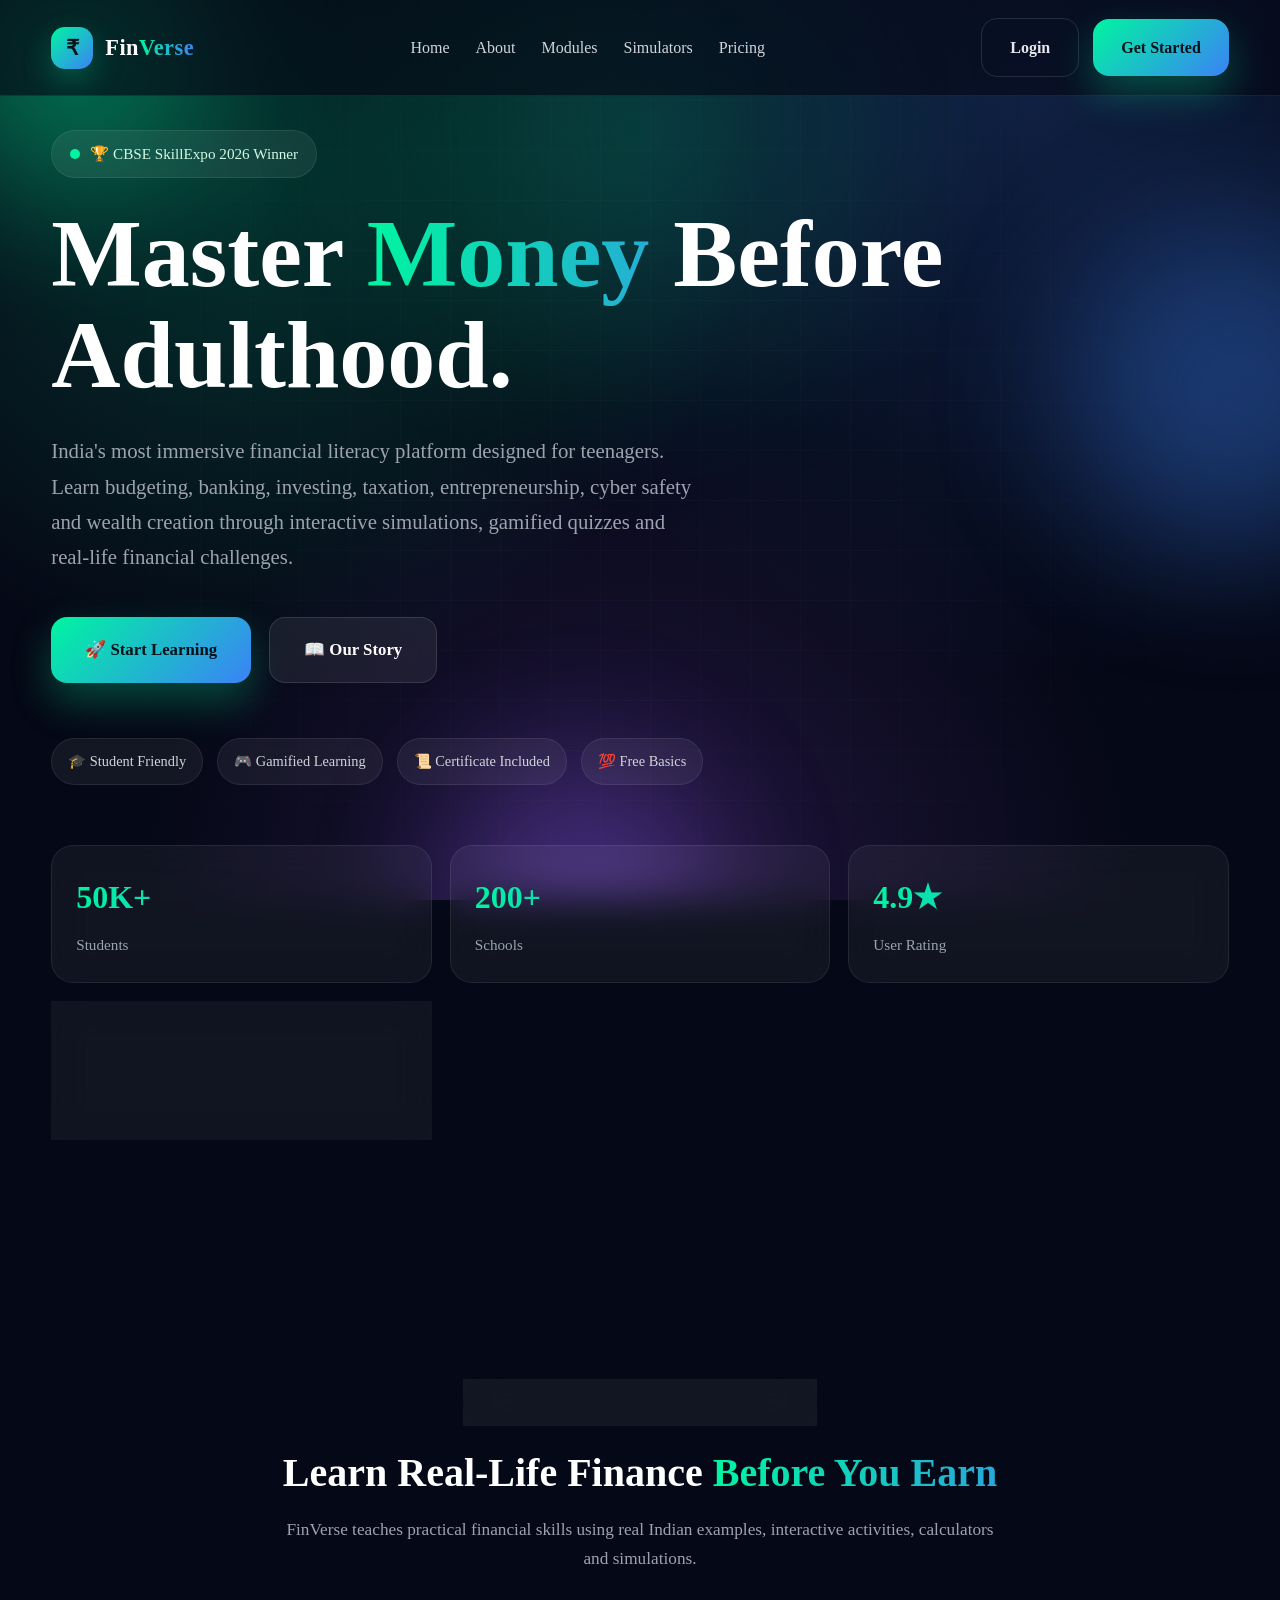
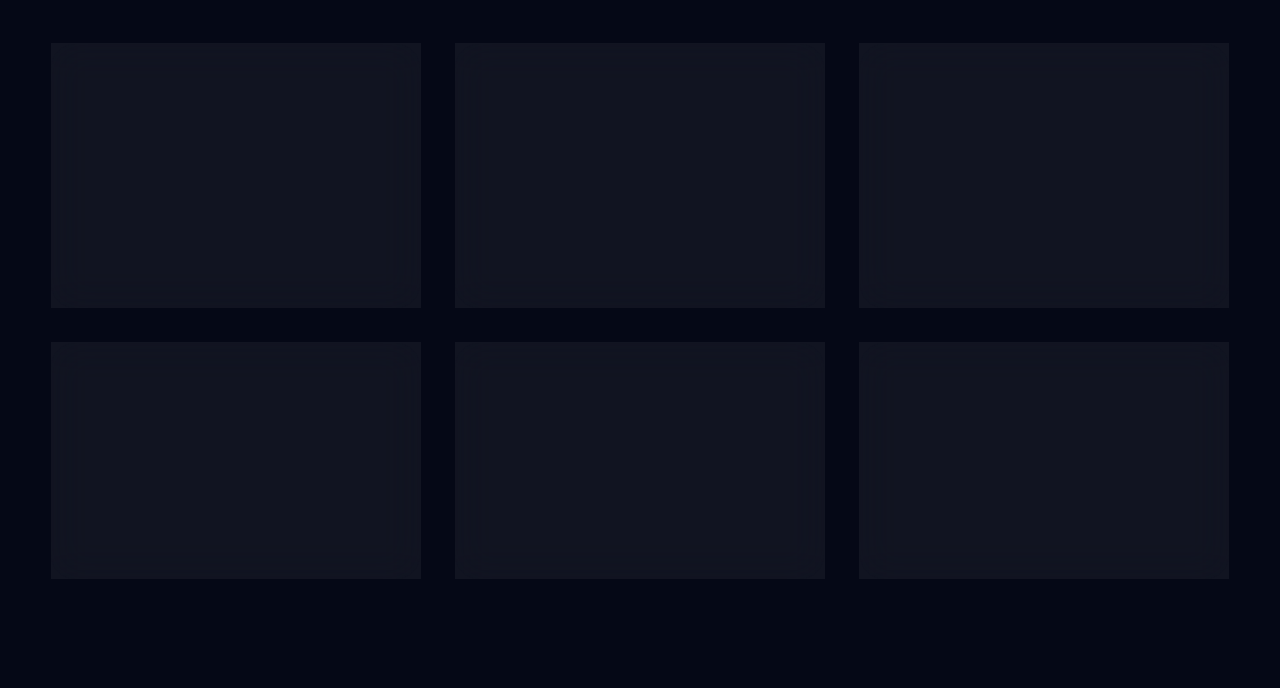
==== commit 016b18a4: "Added hero stats and features section" ====
--- a/index.html
+++ b/index.html
@@ -167,4 +167,193 @@
 
                 <span class="tag">💯 Free Basics</span>
 
-            </div>+            </div>
+                    <!-- Hero Stats -->
+
+        <div class="hero-stats">
+
+            <div class="stat">
+                <h3>50K+</h3>
+                <p>Students</p>
+            </div>
+
+            <div class="stat">
+                <h3>200+</h3>
+                <p>Schools</p>
+            </div>
+
+            <div class="stat">
+                <h3>4.9★</h3>
+                <p>User Rating</p>
+            </div>
+
+            <div class="stat">
+                <h3>98%</h3>
+                <p>Completion Rate</p>
+            </div>
+
+        </div>
+
+    </div>
+
+</section>
+
+<!-- Trusted Section -->
+
+<section class="section">
+
+    <div class="container">
+
+        <div class="section-header">
+
+            <span class="eyebrow">
+
+                TRUSTED BY ASPIRING FINANCIAL LEARNERS
+
+            </span>
+
+            <h2 class="section-title">
+
+                Learn Real-Life Finance
+
+                <span class="gradient-text">
+
+                    Before You Earn
+
+                </span>
+
+            </h2>
+
+            <p class="section-sub">
+
+                FinVerse teaches practical financial skills using real Indian
+                examples, interactive activities, calculators and simulations.
+
+            </p>
+
+        </div>
+
+        <div class="features-grid">
+
+            <div class="feature">
+
+                <div class="feature-icon">
+
+                    💰
+
+                </div>
+
+                <h3>Budgeting</h3>
+
+                <p>
+
+                    Learn how to manage income,
+                    expenses and savings like a pro.
+
+                </p>
+
+            </div>
+
+            <div class="feature">
+
+                <div class="feature-icon">
+
+                    📈
+
+                </div>
+
+                <h3>Investing</h3>
+
+                <p>
+
+                    Understand SIPs, Mutual Funds,
+                    Stocks and Compound Interest.
+
+                </p>
+
+            </div>
+
+            <div class="feature">
+
+                <div class="feature-icon">
+
+                    🏦
+
+                </div>
+
+                <h3>Banking</h3>
+
+                <p>
+
+                    UPI, Net Banking,
+                    Credit Cards,
+                    Debit Cards and more.
+
+                </p>
+
+            </div>
+
+            <div class="feature">
+
+                <div class="feature-icon">
+
+                    🛡️
+
+                </div>
+
+                <h3>Cyber Safety</h3>
+
+                <p>
+
+                    Protect yourself from
+                    online frauds and scams.
+
+                </p>
+
+            </div>
+
+            <div class="feature">
+
+                <div class="feature-icon">
+
+                    📊
+
+                </div>
+
+                <h3>Taxation</h3>
+
+                <p>
+
+                    Learn Income Tax,
+                    GST,
+                    TDS
+                    and filing basics.
+
+                </p>
+
+            </div>
+
+            <div class="feature">
+
+                <div class="feature-icon">
+
+                    🚀
+
+                </div>
+
+                <h3>Entrepreneurship</h3>
+
+                <p>
+
+                    Build your business mindset
+                    from an early age.
+
+                </p>
+
+            </div>
+
+        </div>
+
+    </div>
+
+</section>
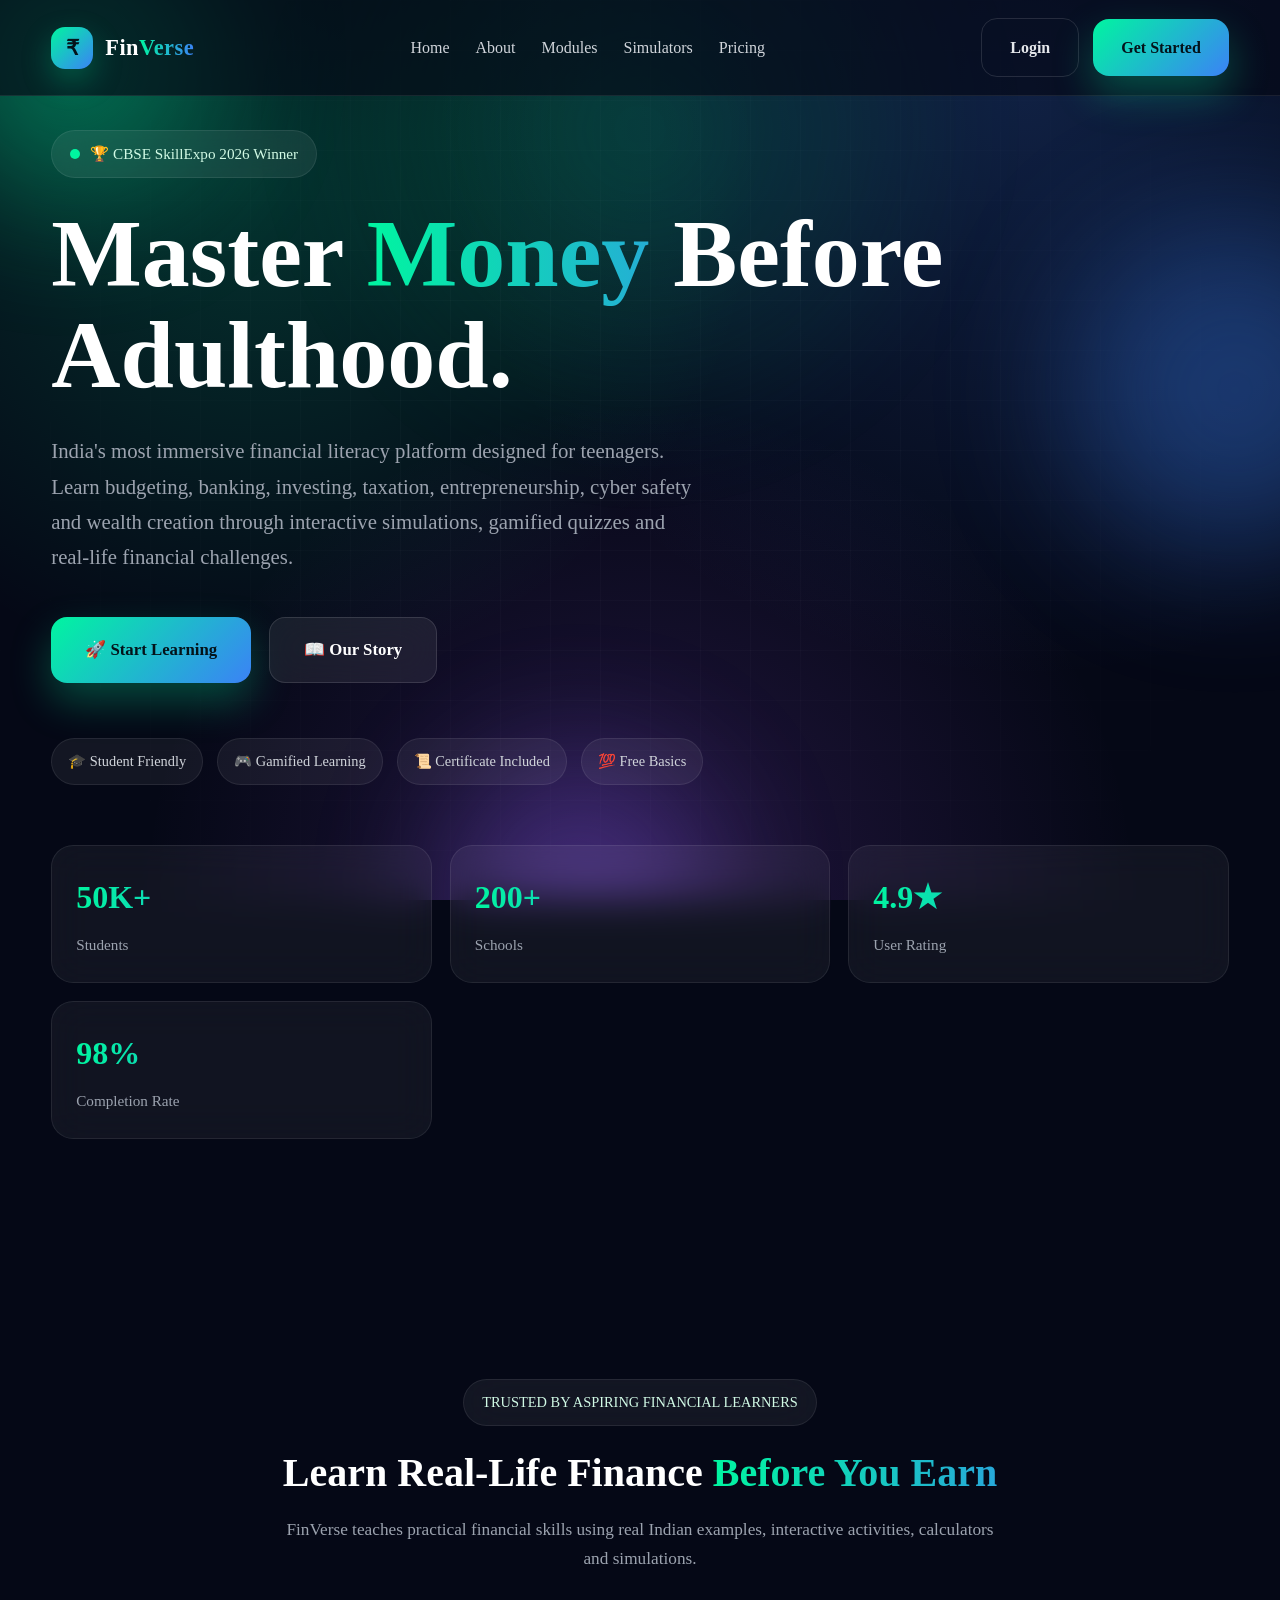
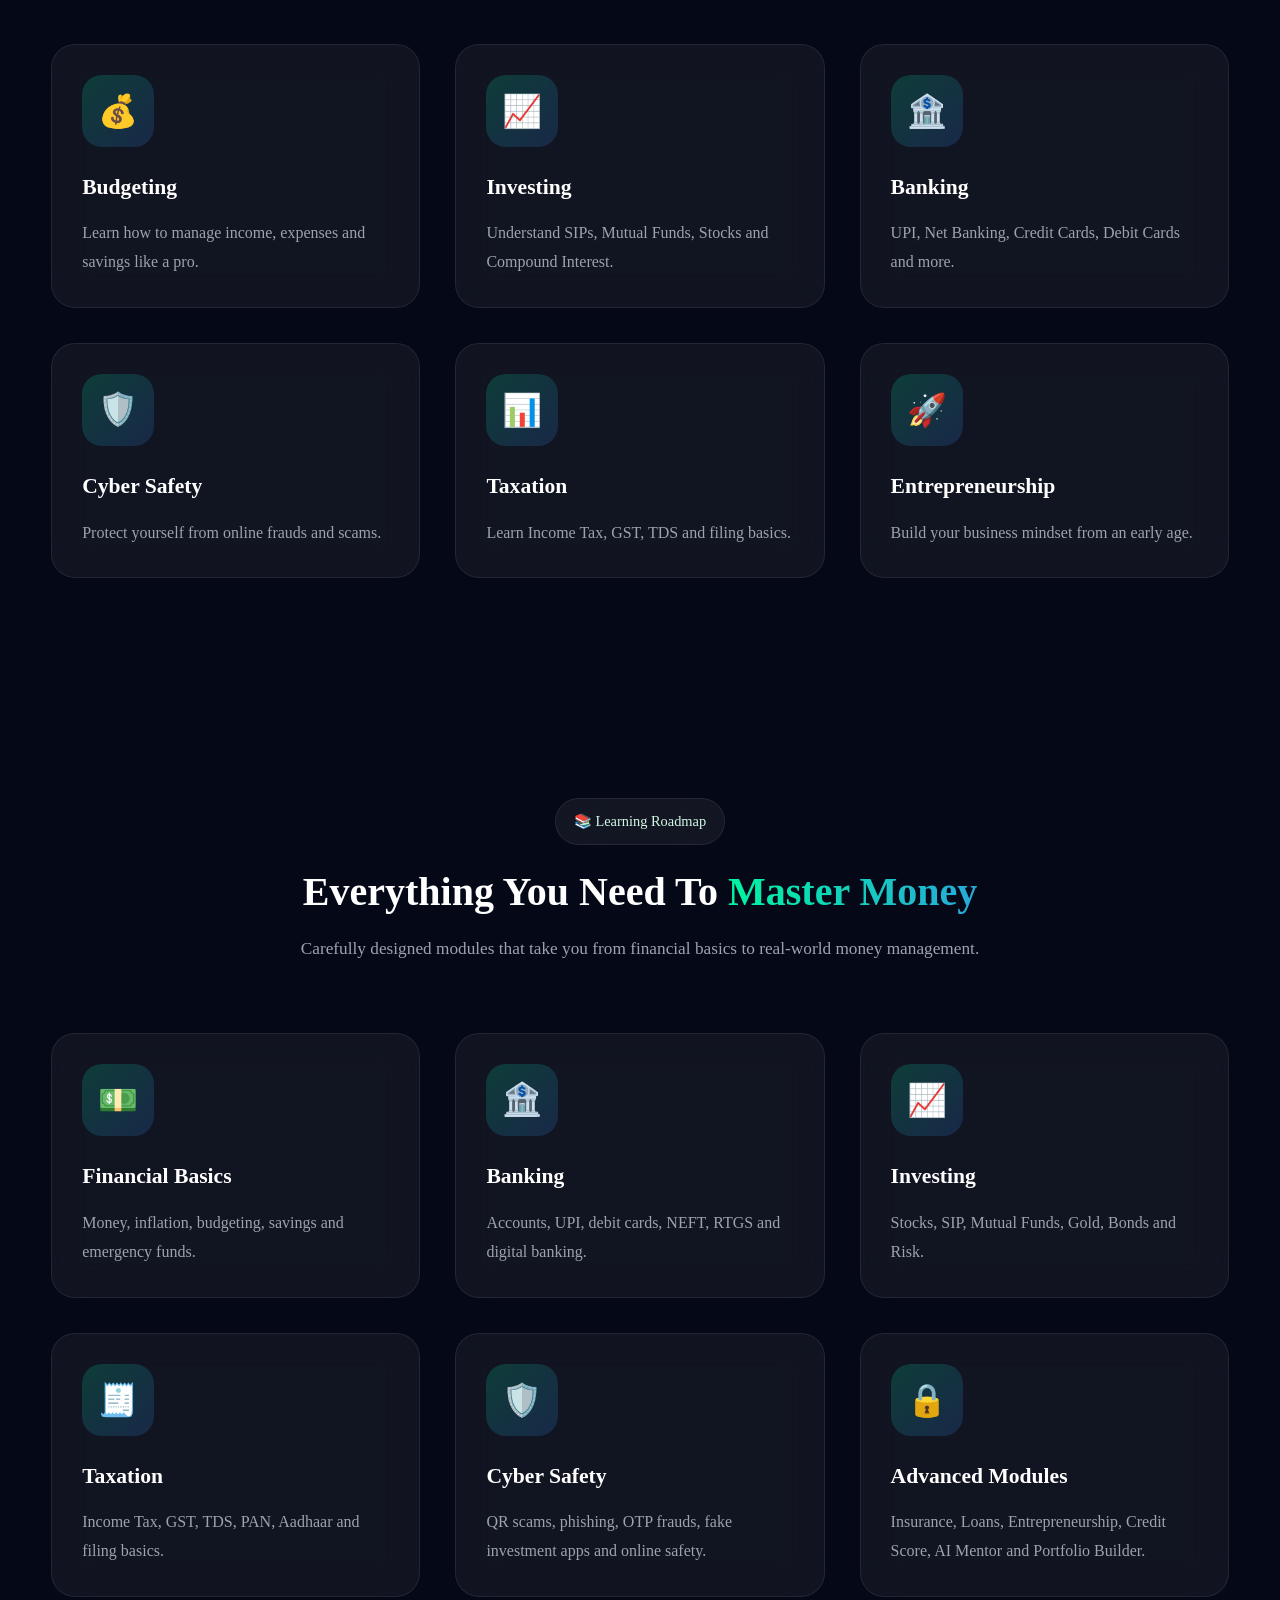
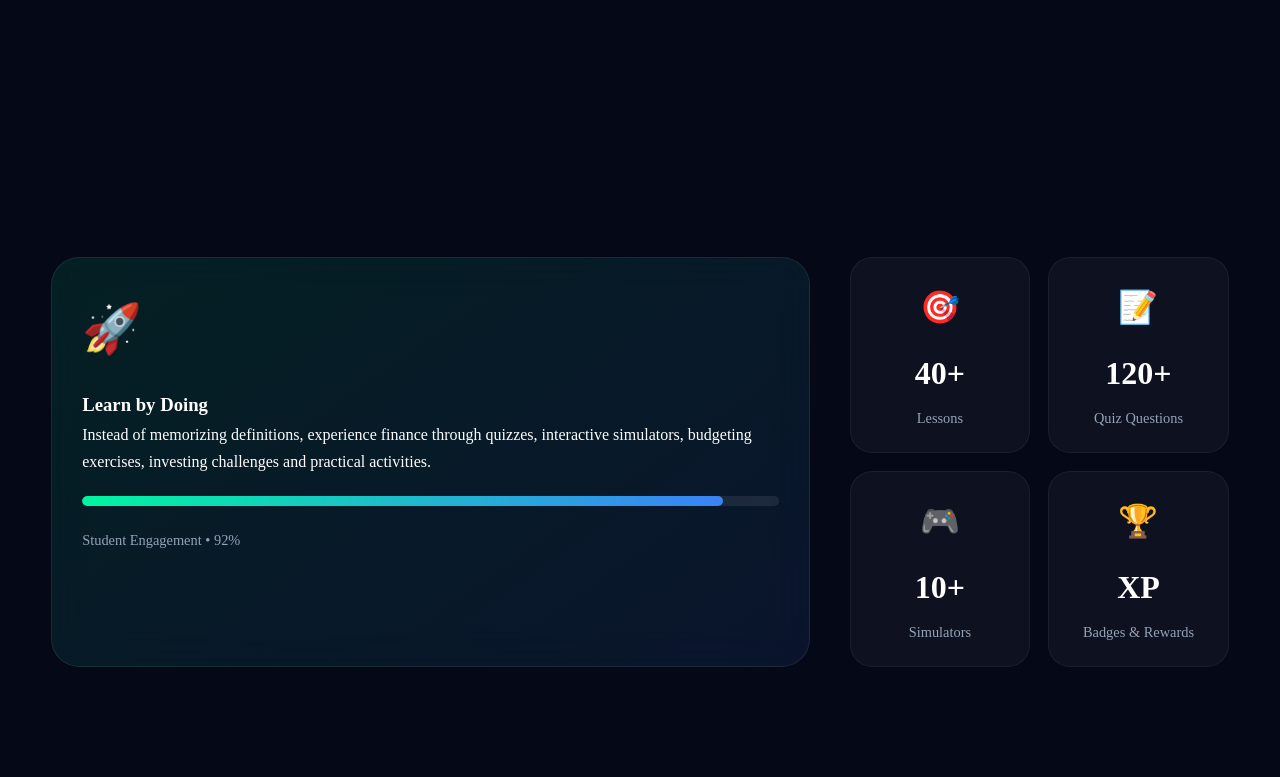
==== commit e80e3f97: "Added learning modules section" ====
--- a/index.html
+++ b/index.html
@@ -356,4 +356,275 @@
 
     </div>
 
+</section>
+<!-- LEARNING MODULES -->
+
+<section class="section" id="modules">
+
+    <div class="container">
+
+        <div class="section-header">
+
+            <span class="eyebrow">
+                📚 Learning Roadmap
+            </span>
+
+            <h2 class="section-title">
+
+                Everything You Need To
+
+                <span class="gradient-text">
+
+                    Master Money
+
+                </span>
+
+            </h2>
+
+            <p class="section-sub">
+
+                Carefully designed modules that take you from financial basics
+                to real-world money management.
+
+            </p>
+
+        </div>
+
+        <div class="features-grid">
+
+            <a href="module.html?id=financial" class="feature">
+
+                <div class="feature-icon">💵</div>
+
+                <h3>Financial Basics</h3>
+
+                <p>
+                    Money, inflation, budgeting,
+                    savings and emergency funds.
+                </p>
+
+            </a>
+
+            <a href="module.html?id=banking" class="feature">
+
+                <div class="feature-icon">🏦</div>
+
+                <h3>Banking</h3>
+
+                <p>
+                    Accounts, UPI, debit cards,
+                    NEFT, RTGS and digital banking.
+                </p>
+
+            </a>
+
+            <a href="module.html?id=investment" class="feature">
+
+                <div class="feature-icon">📈</div>
+
+                <h3>Investing</h3>
+
+                <p>
+
+                    Stocks,
+                    SIP,
+                    Mutual Funds,
+                    Gold,
+                    Bonds
+                    and Risk.
+
+                </p>
+
+            </a>
+
+            <a href="module.html?id=tax" class="feature">
+
+                <div class="feature-icon">🧾</div>
+
+                <h3>Taxation</h3>
+
+                <p>
+
+                    Income Tax,
+                    GST,
+                    TDS,
+                    PAN,
+                    Aadhaar
+                    and filing basics.
+
+                </p>
+
+            </a>
+
+            <a href="module.html?id=cyber" class="feature">
+
+                <div class="feature-icon">🛡️</div>
+
+                <h3>Cyber Safety</h3>
+
+                <p>
+
+                    QR scams,
+                    phishing,
+                    OTP frauds,
+                    fake investment apps
+                    and online safety.
+
+                </p>
+
+            </a>
+
+            <a href="pricing.html" class="feature">
+
+                <div class="feature-icon">🔒</div>
+
+                <h3>Advanced Modules</h3>
+
+                <p>
+
+                    Insurance,
+                    Loans,
+                    Entrepreneurship,
+                    Credit Score,
+                    AI Mentor
+                    and Portfolio Builder.
+
+                </p>
+
+            </a>
+
+        </div>
+
+    </div>
+
+</section>
+
+<!-- WHY FINVERSE -->
+
+<section class="section">
+
+    <div class="container">
+
+        <div class="dashboard-grid">
+
+            <div class="card card-featured">
+
+                <div class="card-icon">
+
+                    🚀
+
+                </div>
+
+                <h3>
+
+                    Learn by Doing
+
+                </h3>
+
+                <p>
+
+                    Instead of memorizing definitions,
+                    experience finance through quizzes,
+                    interactive simulators,
+                    budgeting exercises,
+                    investing challenges
+                    and practical activities.
+
+                </p>
+
+                <div class="progress">
+
+                    <div
+                    class="progress-bar"
+                    style="--w:92%">
+                    </div>
+
+                </div>
+
+                <span class="progress-label">
+
+                    Student Engagement • 92%
+
+                </span>
+
+            </div>
+
+            <div class="stats-grid">
+
+                <div class="mini-card">
+
+                    <div class="mini-icon">
+                        🎯
+                    </div>
+
+                    <h4>40+</h4>
+
+                    <p>
+
+                        Lessons
+
+                    </p>
+
+                </div>
+
+                <div class="mini-card">
+
+                    <div class="mini-icon">
+
+                        📝
+
+                    </div>
+
+                    <h4>120+</h4>
+
+                    <p>
+
+                        Quiz Questions
+
+                    </p>
+
+                </div>
+
+                <div class="mini-card">
+
+                    <div class="mini-icon">
+
+                        🎮
+
+                    </div>
+
+                    <h4>10+</h4>
+
+                    <p>
+
+                        Simulators
+
+                    </p>
+
+                </div>
+
+                <div class="mini-card">
+
+                    <div class="mini-icon">
+
+                        🏆
+
+                    </div>
+
+                    <h4>XP</h4>
+
+                    <p>
+
+                        Badges & Rewards
+
+                    </p>
+
+                </div>
+
+            </div>
+
+        </div>
+
+    </div>
+
 </section>
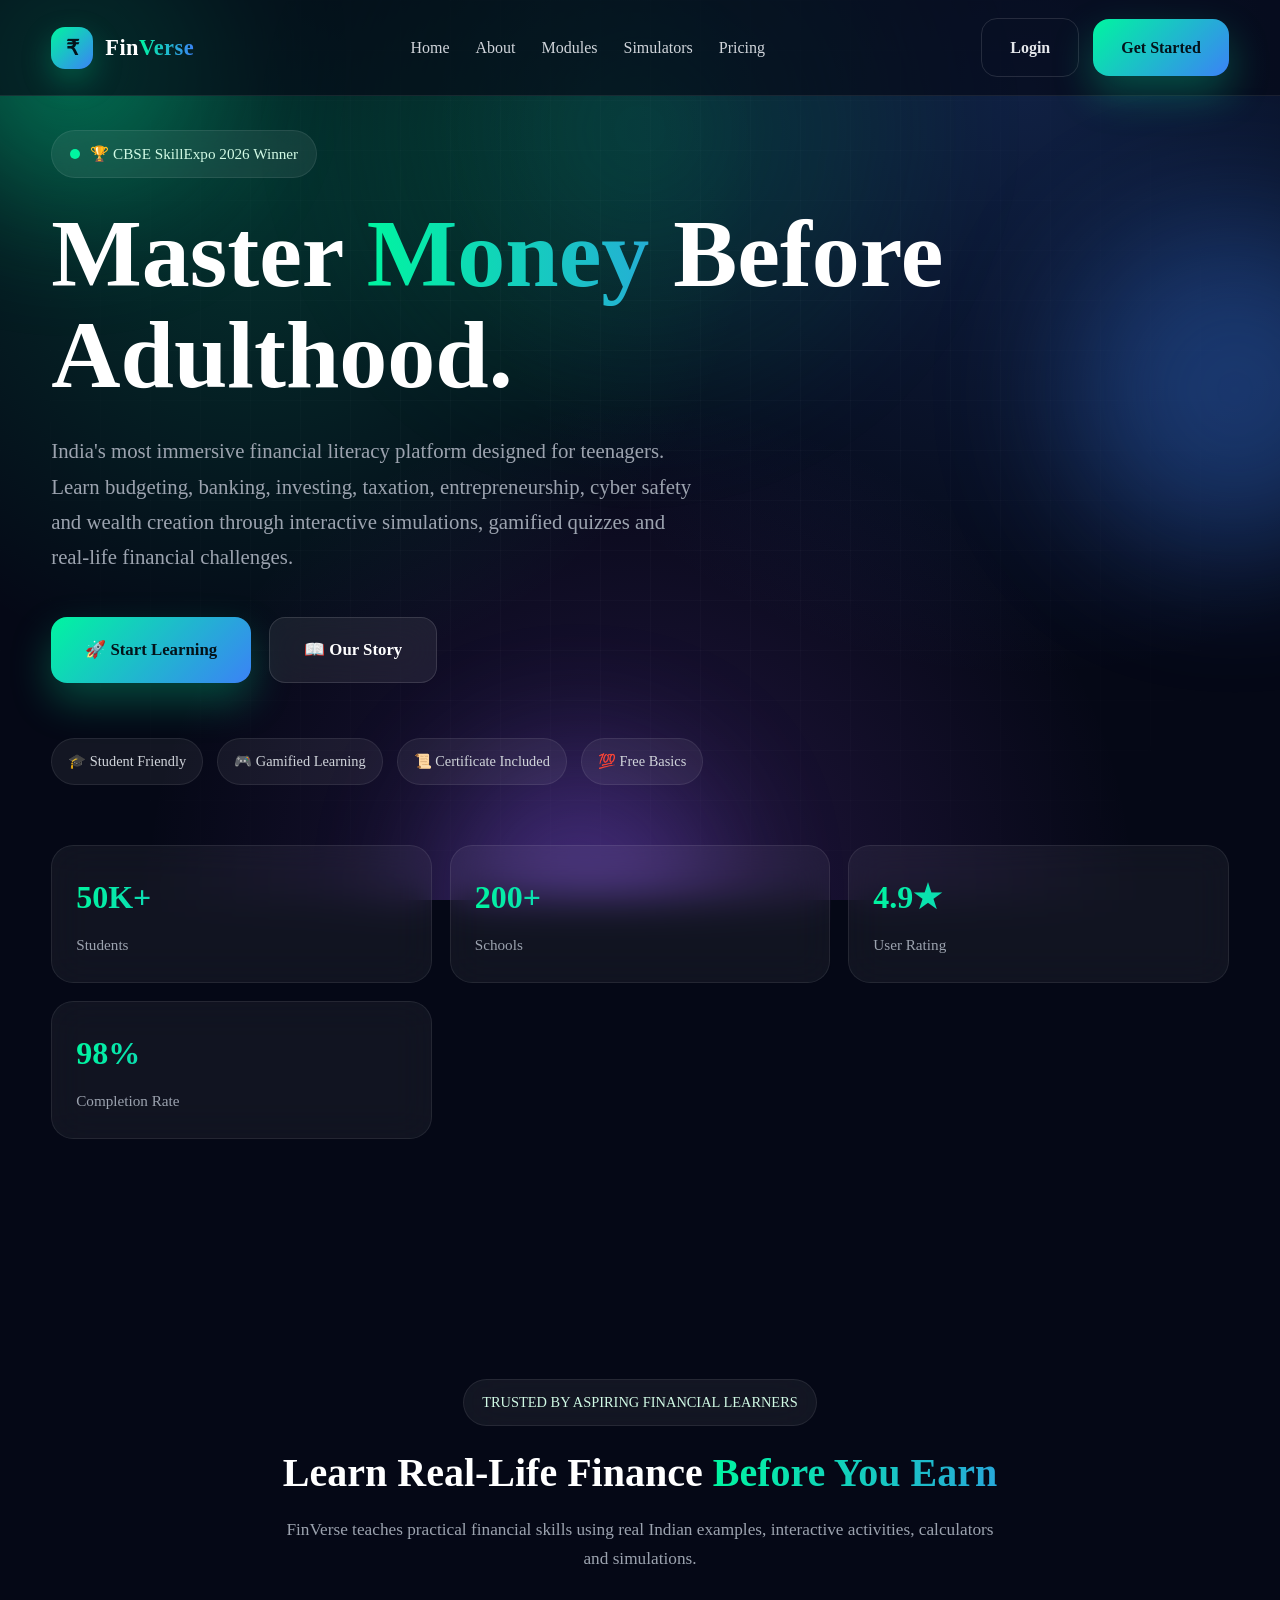
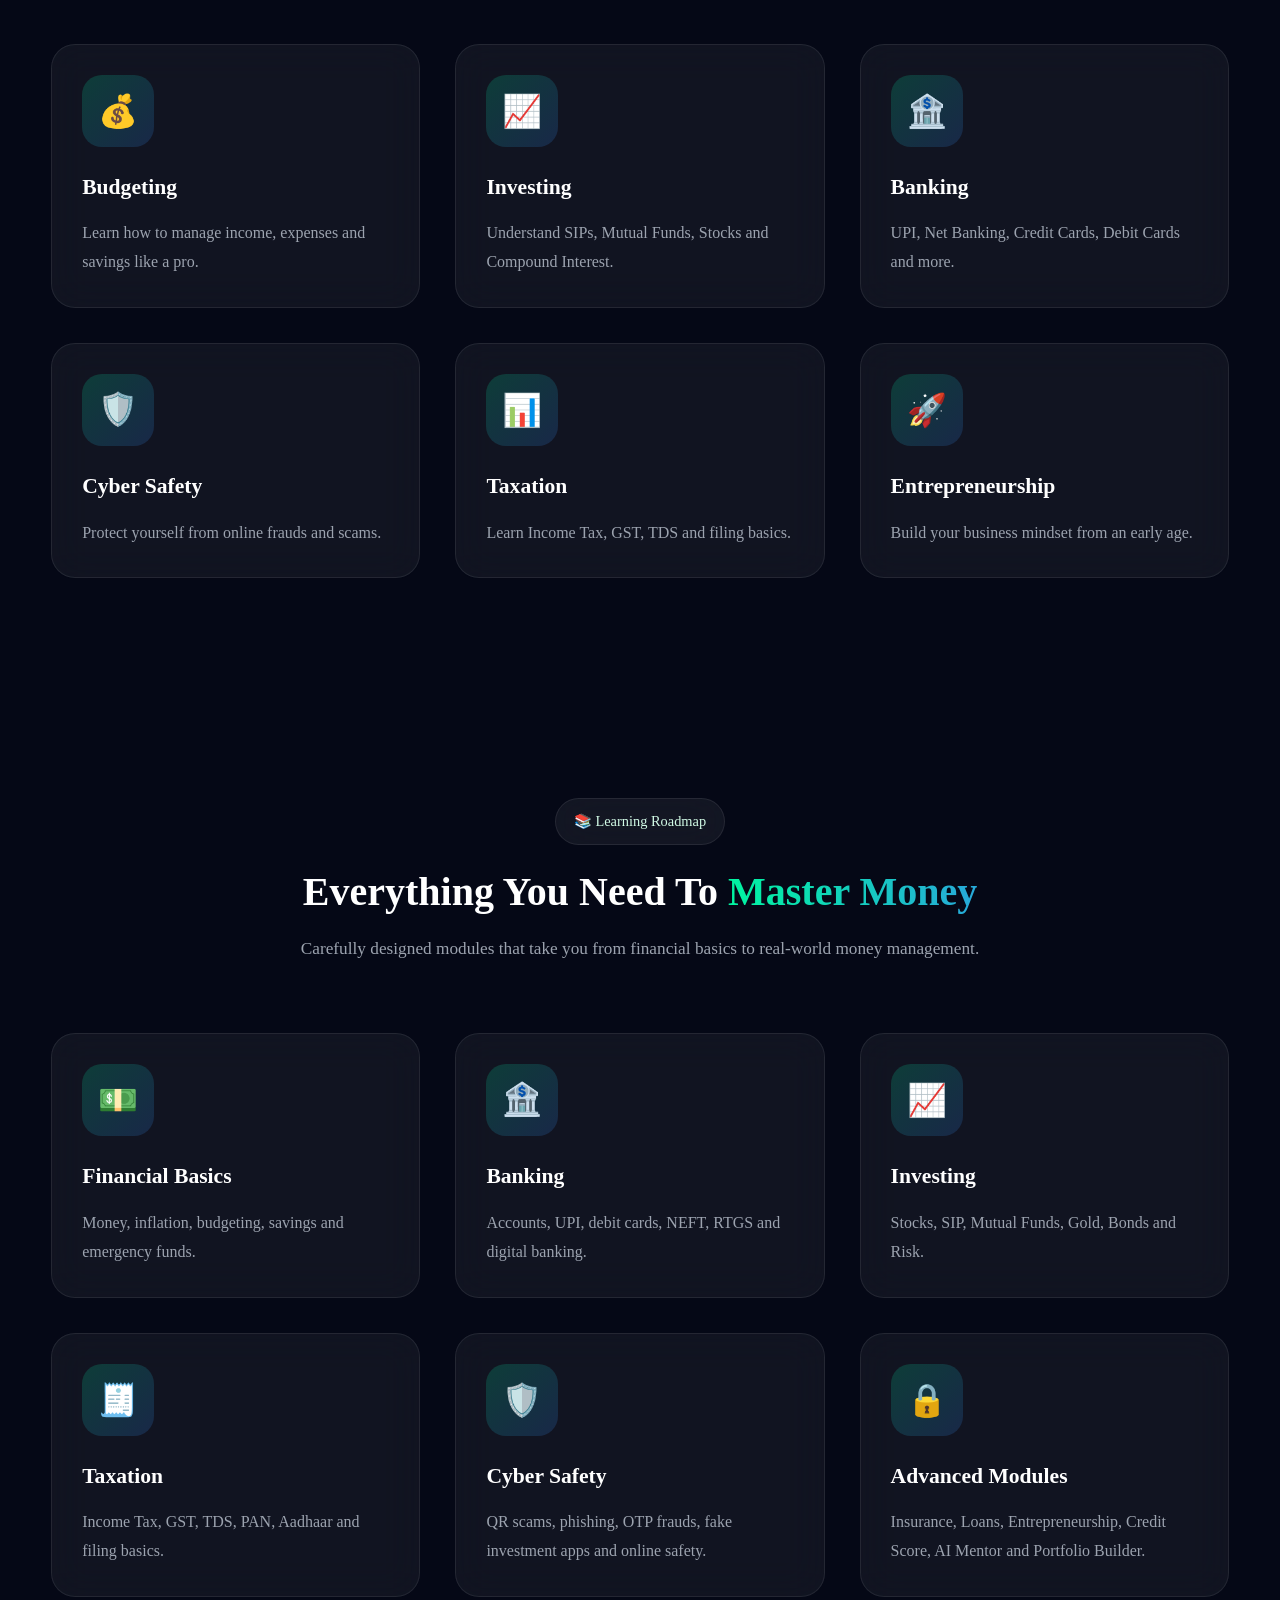
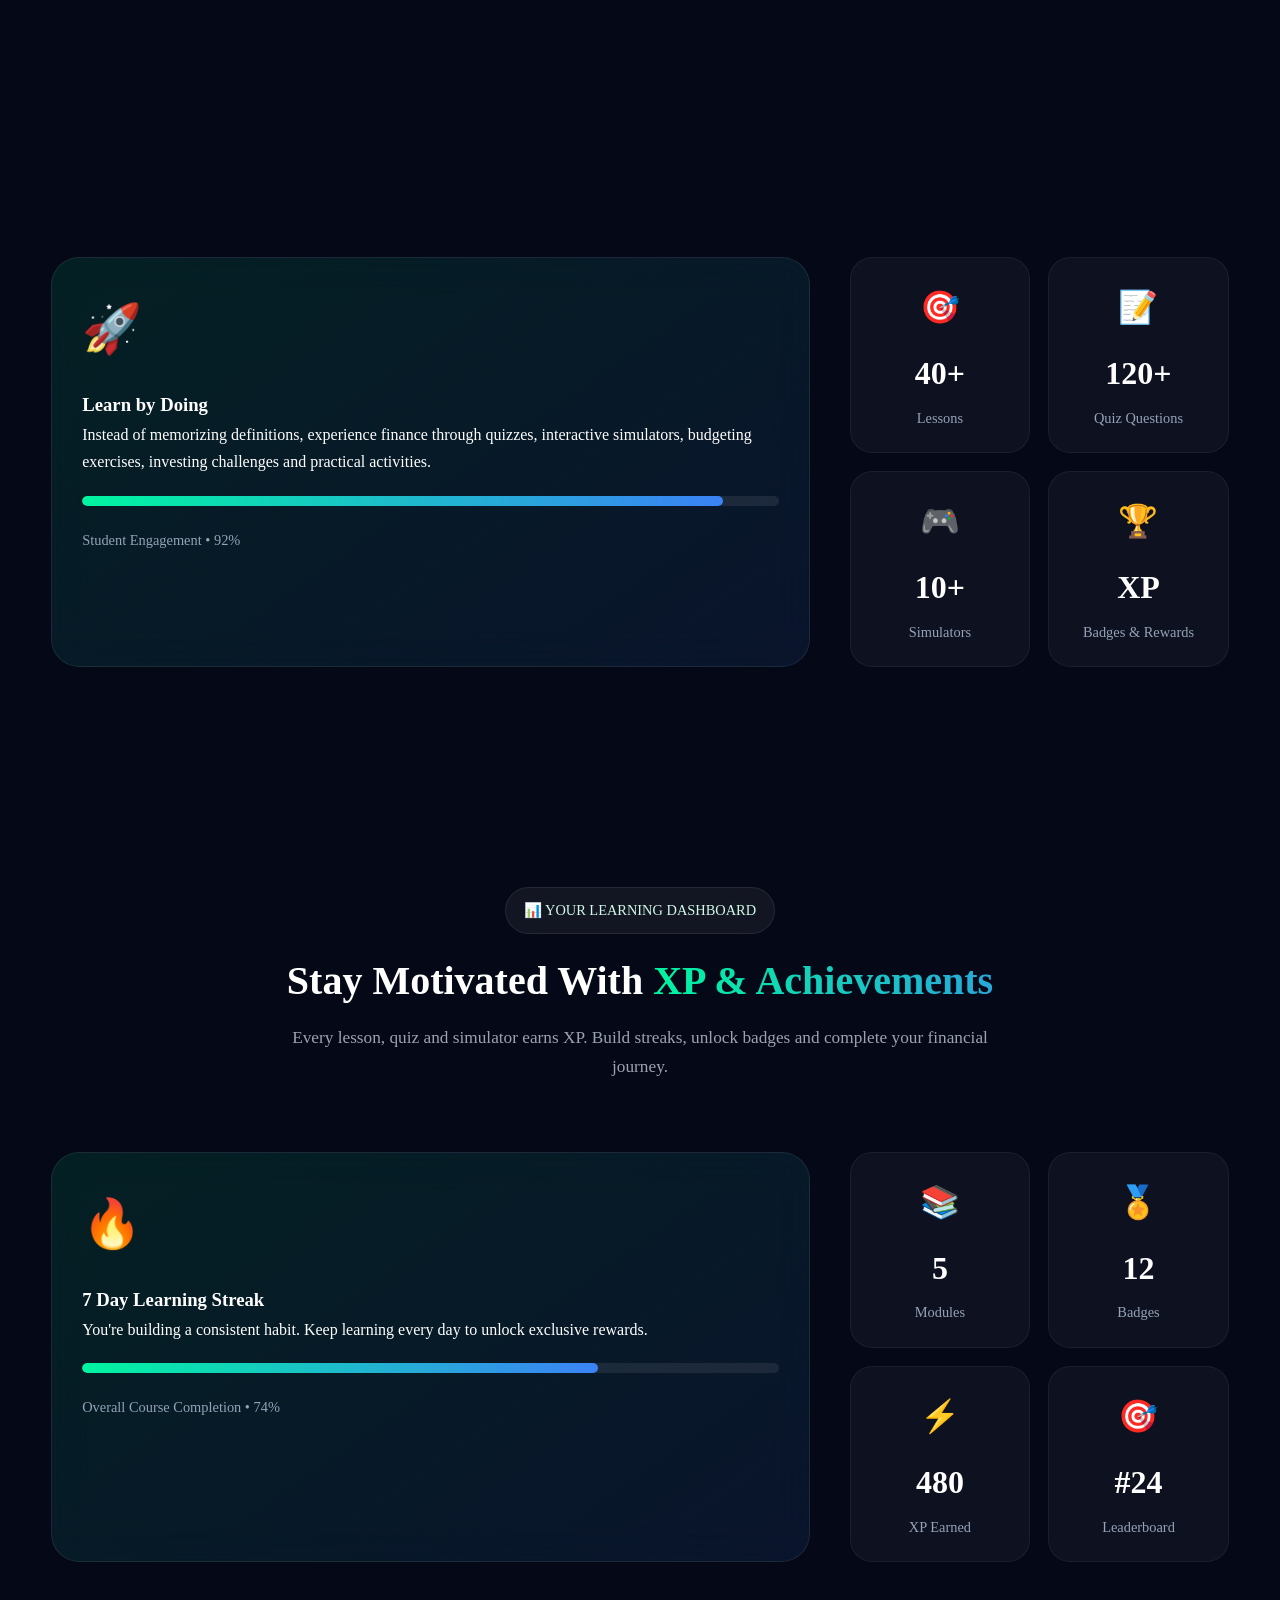
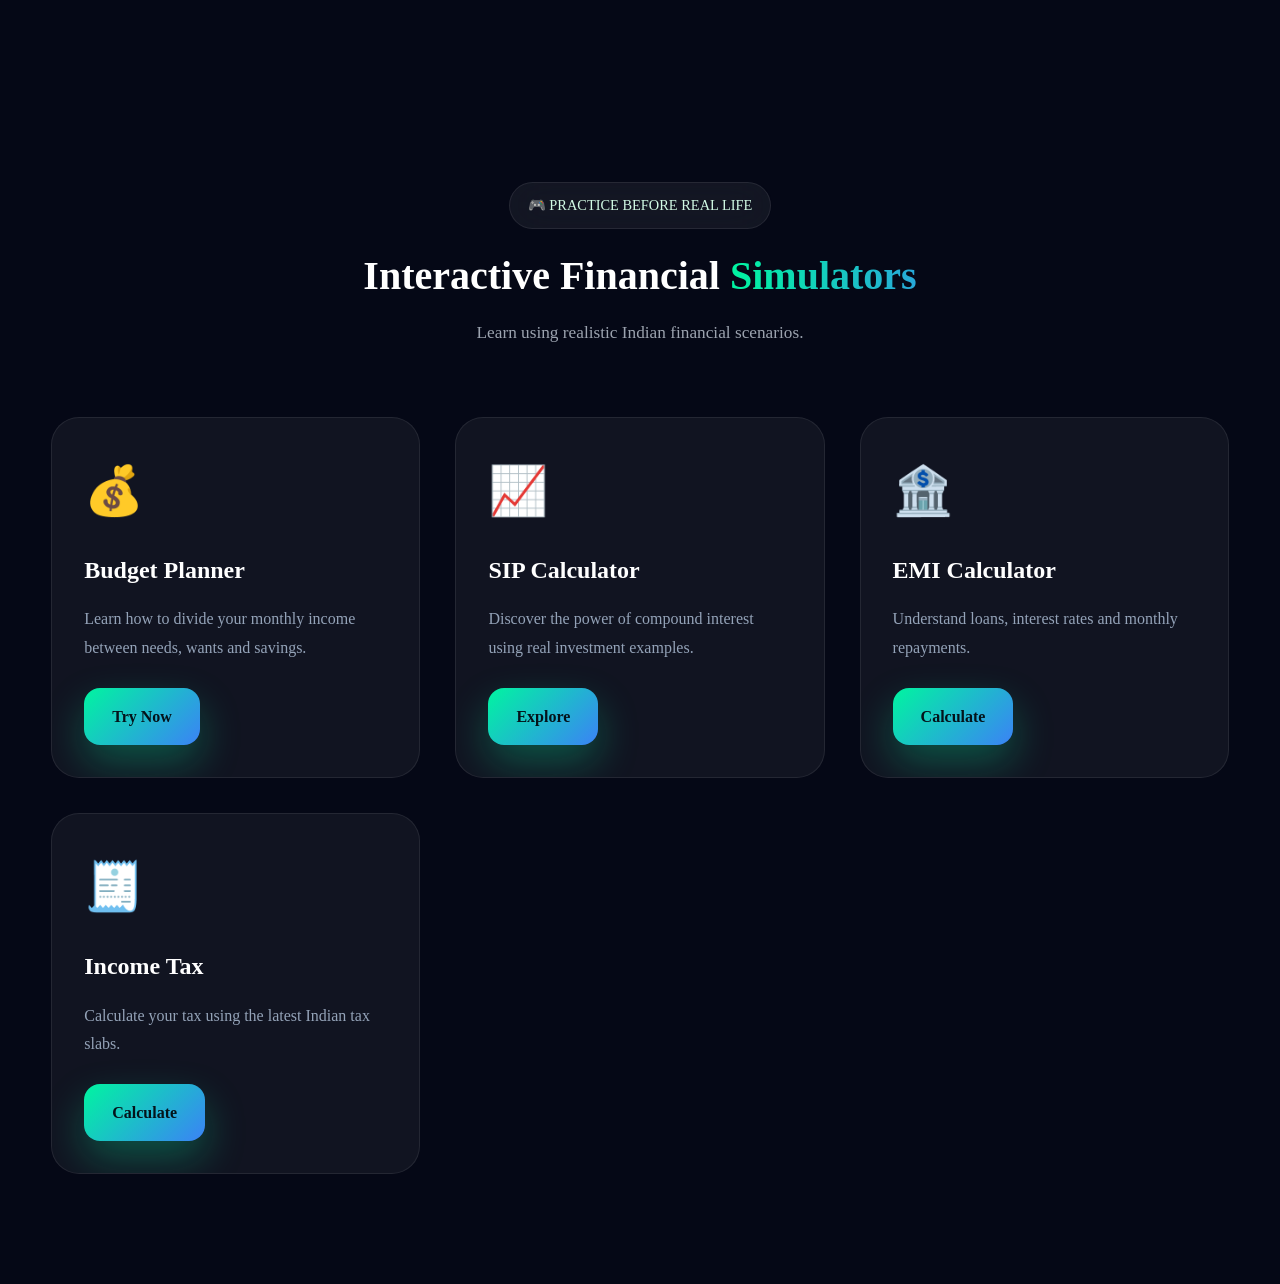
==== commit 37b2b54a: "Added dashboard and simulator showcase" ====
--- a/index.html
+++ b/index.html
@@ -627,4 +627,311 @@
 
     </div>
 
+</section>
+<!-- DASHBOARD PREVIEW -->
+
+<section class="section" id="dashboard">
+
+    <div class="container">
+
+        <div class="section-header">
+
+            <span class="eyebrow">
+
+                📊 YOUR LEARNING DASHBOARD
+
+            </span>
+
+            <h2 class="section-title">
+
+                Stay Motivated With
+
+                <span class="gradient-text">
+
+                    XP & Achievements
+
+                </span>
+
+            </h2>
+
+            <p class="section-sub">
+
+                Every lesson, quiz and simulator earns XP.
+                Build streaks, unlock badges and complete your
+                financial journey.
+
+            </p>
+
+        </div>
+
+        <div class="dashboard-grid">
+
+            <div class="card card-featured">
+
+                <div class="card-icon">
+
+                    🔥
+
+                </div>
+
+                <h3>
+
+                    7 Day Learning Streak
+
+                </h3>
+
+                <p>
+
+                    You're building a consistent habit.
+                    Keep learning every day to unlock
+                    exclusive rewards.
+
+                </p>
+
+                <div class="progress">
+
+                    <div
+                    class="progress-bar"
+                    style="--w:74%">
+                    </div>
+
+                </div>
+
+                <span class="progress-label">
+
+                    Overall Course Completion • 74%
+
+                </span>
+
+            </div>
+
+            <div class="stats-grid">
+
+                <div class="mini-card">
+
+                    <div class="mini-icon">
+
+                        📚
+
+                    </div>
+
+                    <h4>5</h4>
+
+                    <p>Modules</p>
+
+                </div>
+
+                <div class="mini-card">
+
+                    <div class="mini-icon">
+
+                        🏅
+
+                    </div>
+
+                    <h4>12</h4>
+
+                    <p>Badges</p>
+
+                </div>
+
+                <div class="mini-card">
+
+                    <div class="mini-icon">
+
+                        ⚡
+
+                    </div>
+
+                    <h4>480</h4>
+
+                    <p>XP Earned</p>
+
+                </div>
+
+                <div class="mini-card">
+
+                    <div class="mini-icon">
+
+                        🎯
+
+                    </div>
+
+                    <h4>#24</h4>
+
+                    <p>Leaderboard</p>
+
+                </div>
+
+            </div>
+
+        </div>
+
+    </div>
+
+</section>
+
+
+
+<!-- SIMULATORS -->
+
+<section class="section" id="simulators">
+
+    <div class="container">
+
+        <div class="section-header">
+
+            <span class="eyebrow">
+
+                🎮 PRACTICE BEFORE REAL LIFE
+
+            </span>
+
+            <h2 class="section-title">
+
+                Interactive Financial
+
+                <span class="gradient-text">
+
+                    Simulators
+
+                </span>
+
+            </h2>
+
+            <p class="section-sub">
+
+                Learn using realistic Indian financial scenarios.
+
+            </p>
+
+        </div>
+
+        <div class="simulator-grid">
+
+            <div class="sim-card">
+
+                <div class="sim-icon">
+
+                    💰
+
+                </div>
+
+                <h3>
+
+                    Budget Planner
+
+                </h3>
+
+                <p>
+
+                    Learn how to divide your monthly income
+                    between needs, wants and savings.
+
+                </p>
+
+                <a href="simulators.html"
+                class="btn btn-primary">
+
+                    Try Now
+
+                </a>
+
+            </div>
+
+            <div class="sim-card">
+
+                <div class="sim-icon">
+
+                    📈
+
+                </div>
+
+                <h3>
+
+                    SIP Calculator
+
+                </h3>
+
+                <p>
+
+                    Discover the power of compound interest
+                    using real investment examples.
+
+                </p>
+
+                <a href="simulators.html"
+                class="btn btn-primary">
+
+                    Explore
+
+                </a>
+
+            </div>
+
+            <div class="sim-card">
+
+                <div class="sim-icon">
+
+                    🏦
+
+                </div>
+
+                <h3>
+
+                    EMI Calculator
+
+                </h3>
+
+                <p>
+
+                    Understand loans,
+                    interest rates
+                    and monthly repayments.
+
+                </p>
+
+                <a href="simulators.html"
+                class="btn btn-primary">
+
+                    Calculate
+
+                </a>
+
+            </div>
+
+            <div class="sim-card">
+
+                <div class="sim-icon">
+
+                    🧾
+
+                </div>
+
+                <h3>
+
+                    Income Tax
+
+                </h3>
+
+                <p>
+
+                    Calculate your tax using
+                    the latest Indian tax slabs.
+
+                </p>
+
+                <a href="simulators.html"
+                class="btn btn-primary">
+
+                    Calculate
+
+                </a>
+
+            </div>
+
+        </div>
+
+    </div>
+
 </section>
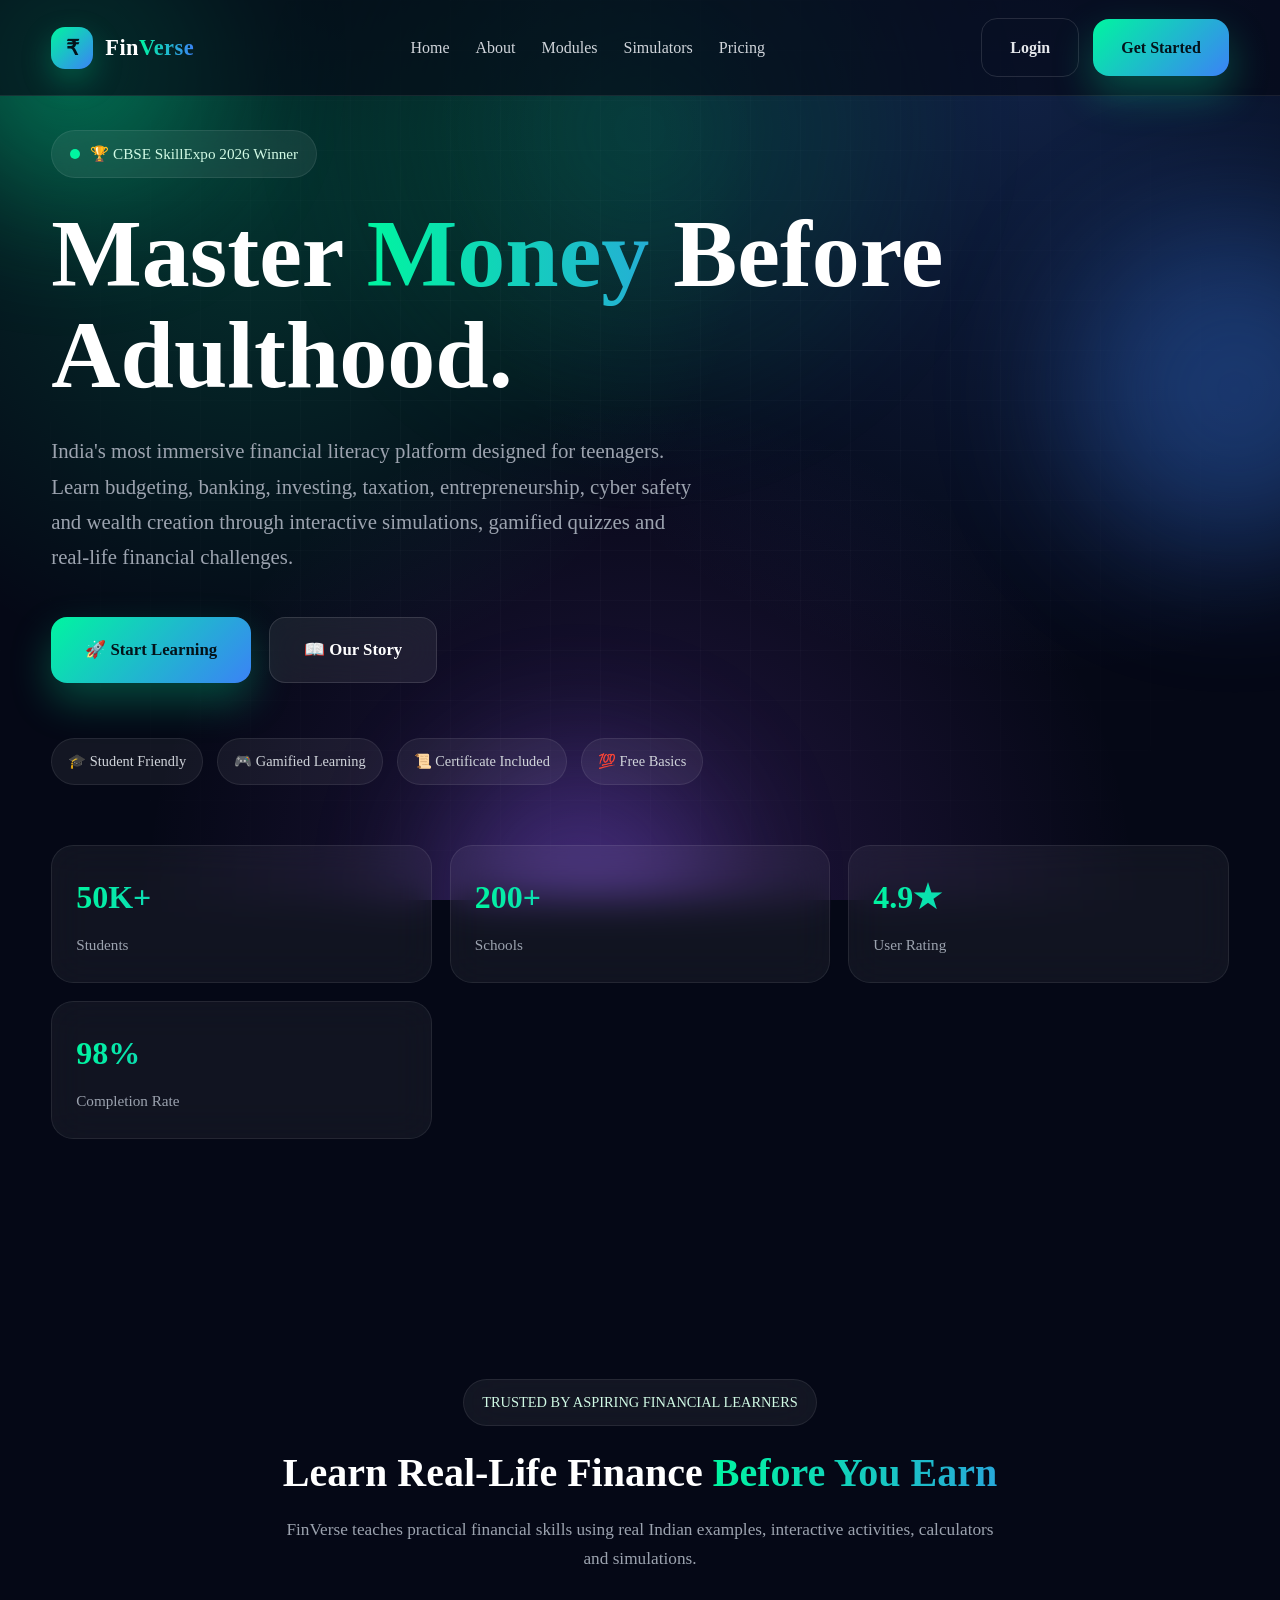
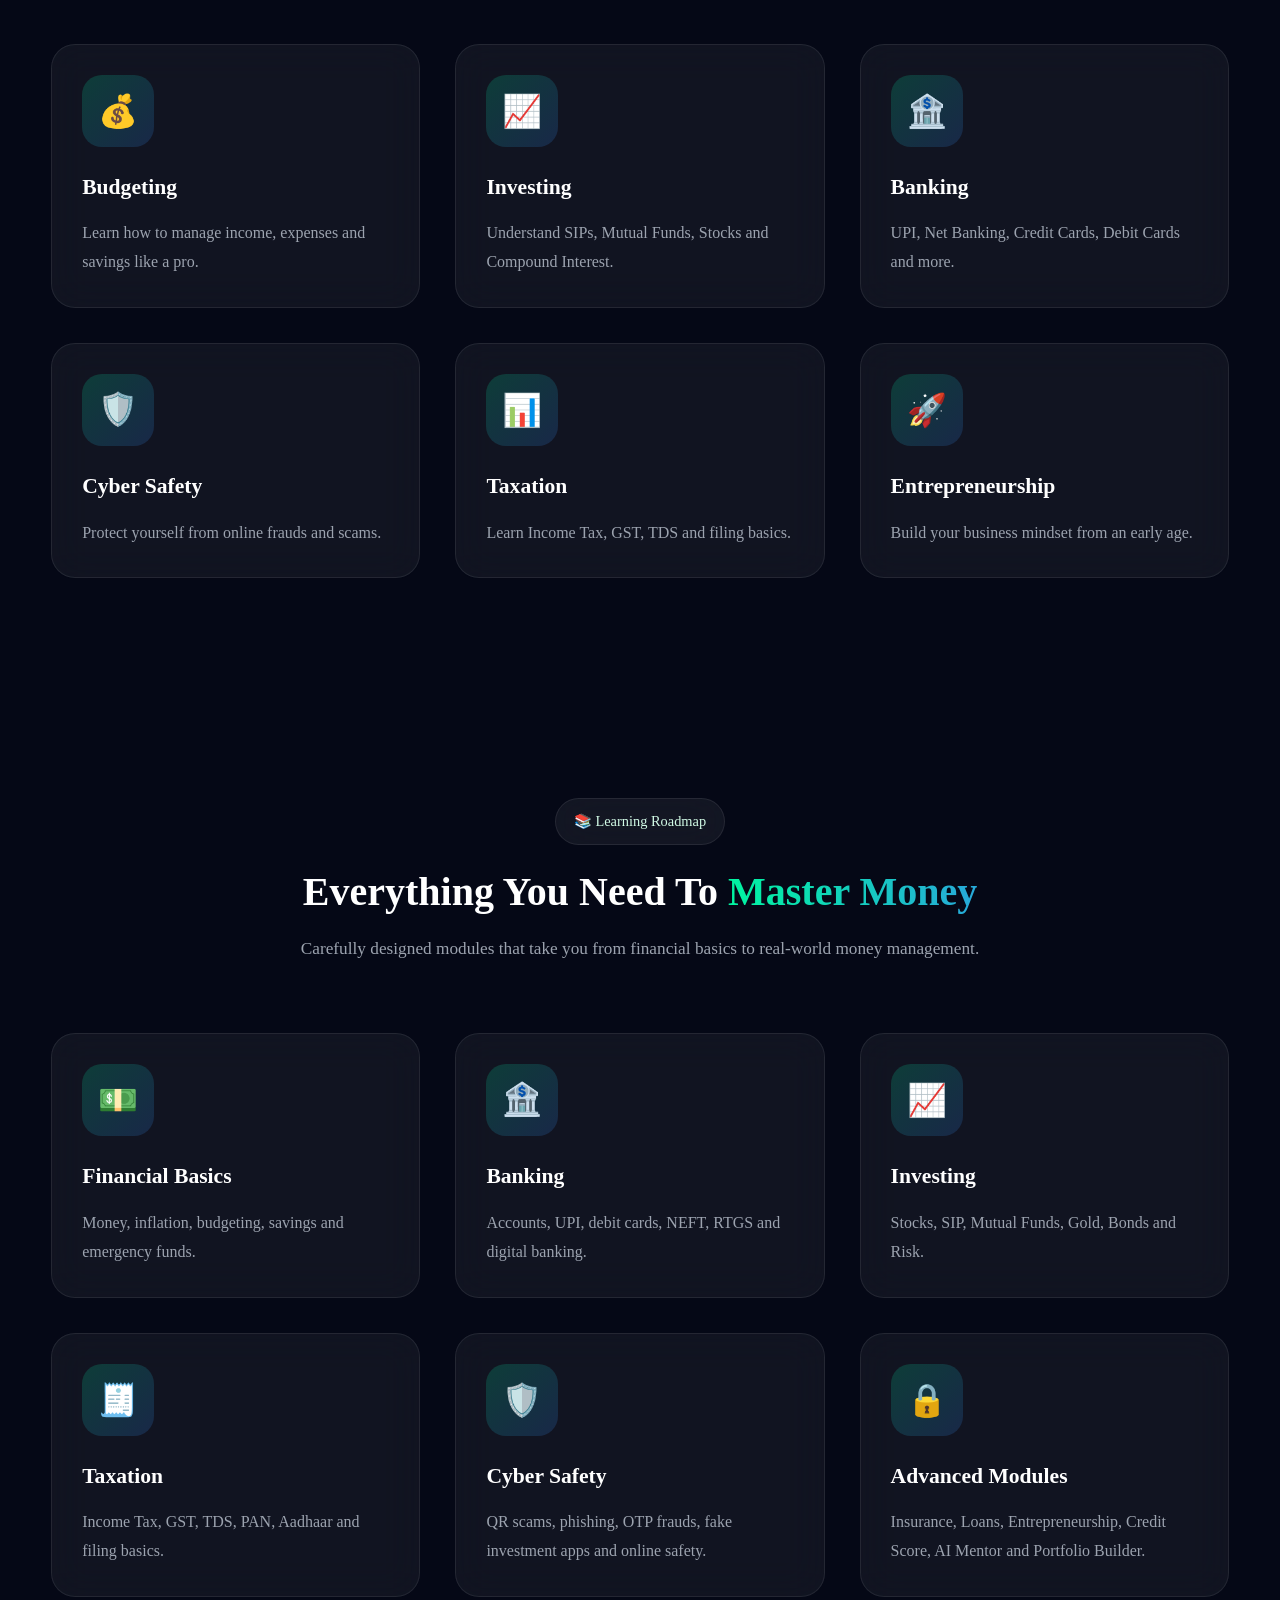
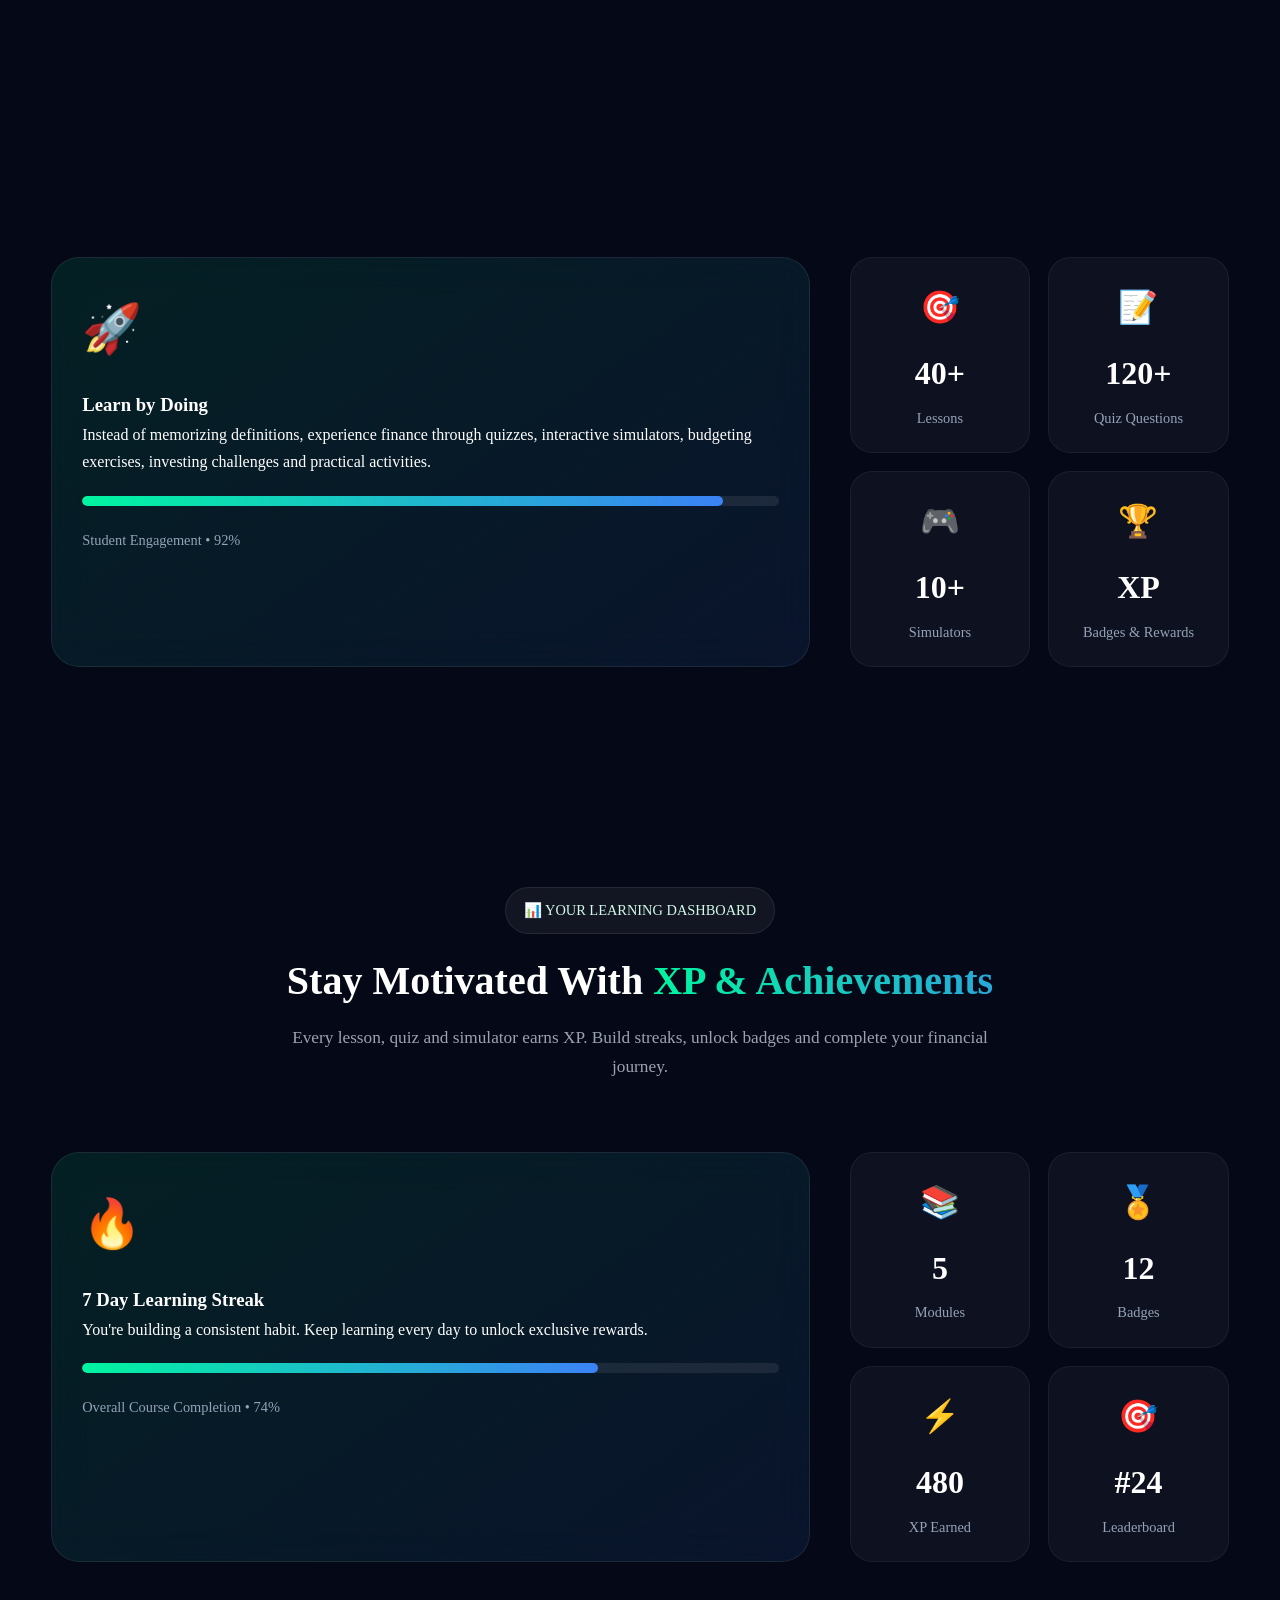
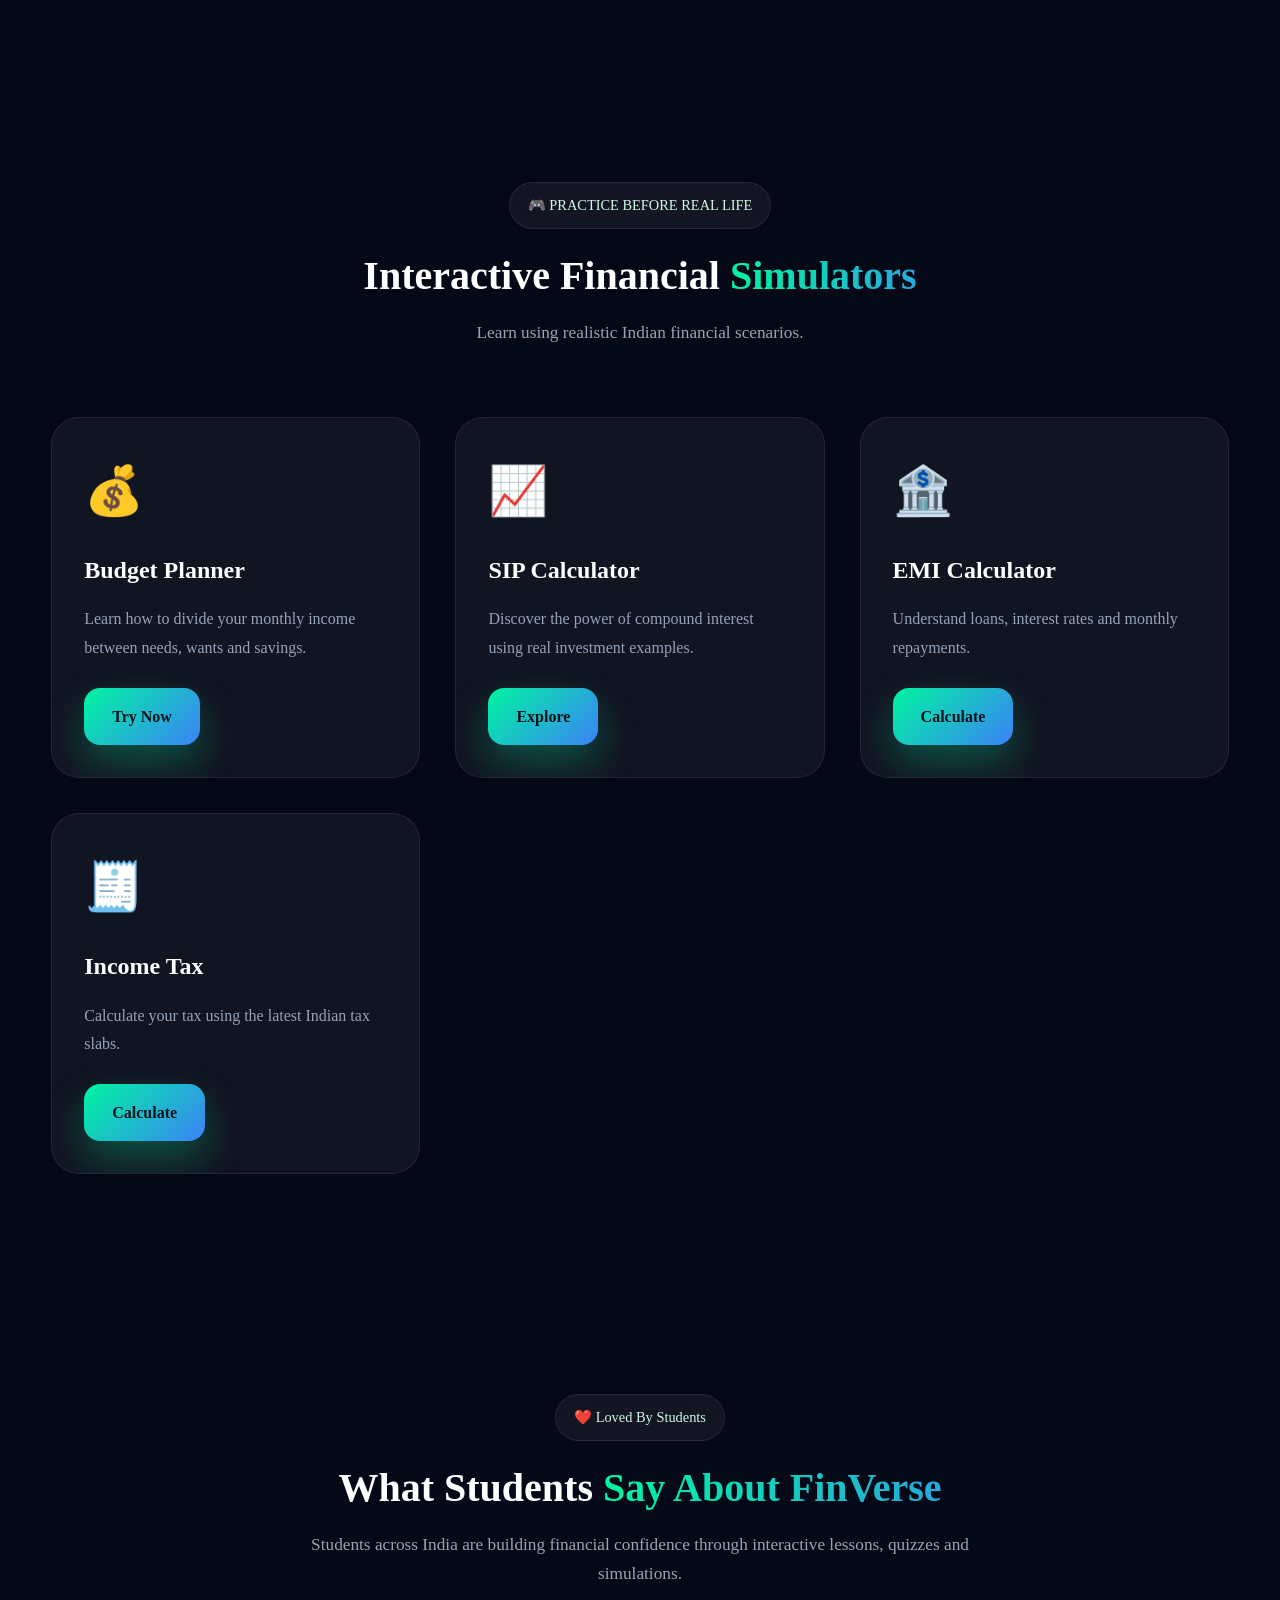
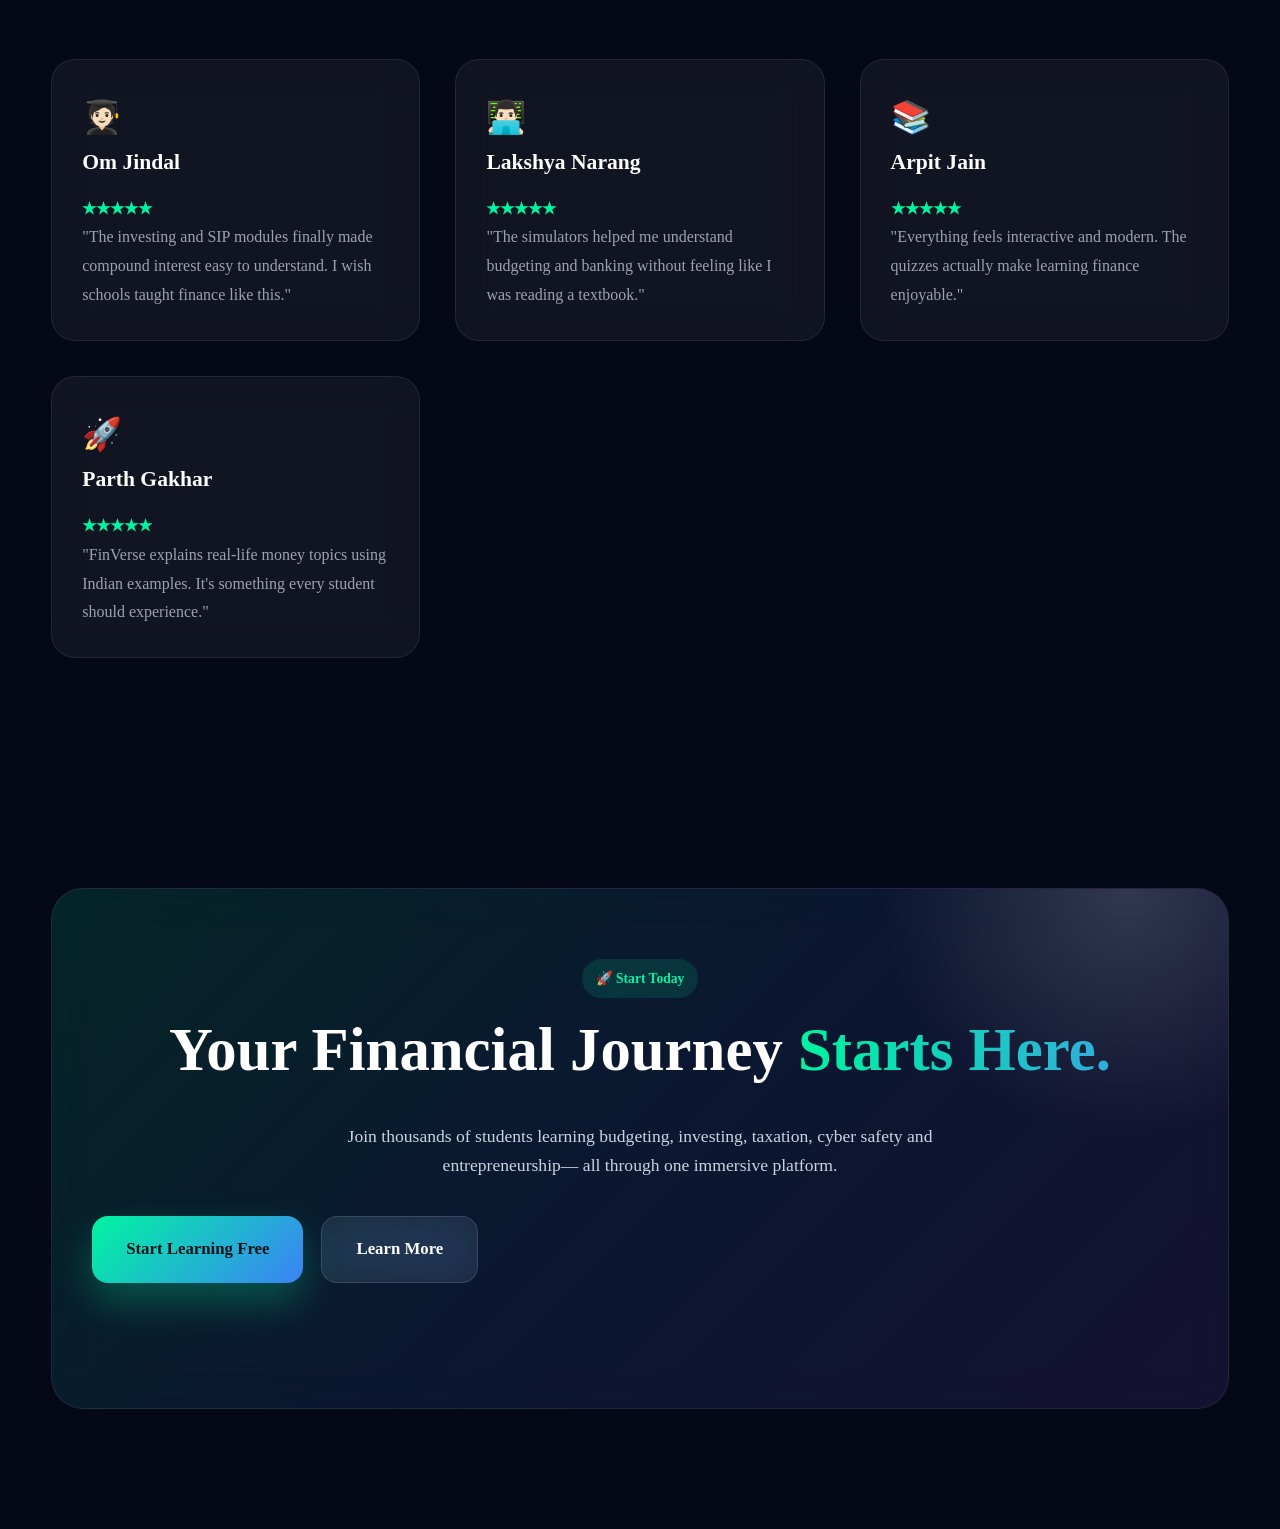
==== commit a14c8764: "Added testimonials and CTA section" ====
--- a/index.html
+++ b/index.html
@@ -934,4 +934,183 @@
 
     </div>
 
+</section>
+<!-- TESTIMONIALS -->
+
+<section class="section" id="testimonials">
+
+    <div class="container">
+
+        <div class="section-header">
+
+            <span class="eyebrow">
+
+                ❤️ Loved By Students
+
+            </span>
+
+            <h2 class="section-title">
+
+                What Students
+
+                <span class="gradient-text">
+
+                    Say About FinVerse
+
+                </span>
+
+            </h2>
+
+            <p class="section-sub">
+
+                Students across India are building financial confidence through
+                interactive lessons, quizzes and simulations.
+
+            </p>
+
+        </div>
+
+        <div class="features-grid">
+
+            <div class="feature">
+
+                <div style="font-size:2rem;">🧑🏻‍🎓</div>
+
+                <h3>Om Jindal</h3>
+
+                <p style="color:#00F5A0;font-weight:600;">
+                    ★★★★★
+                </p>
+
+                <p>
+
+                    "The investing and SIP modules finally made compound
+                    interest easy to understand. I wish schools taught finance
+                    like this."
+
+                </p>
+
+            </div>
+
+            <div class="feature">
+
+                <div style="font-size:2rem;">👨🏻‍💻</div>
+
+                <h3>Lakshya Narang</h3>
+
+                <p style="color:#00F5A0;font-weight:600;">
+                    ★★★★★
+                </p>
+
+                <p>
+
+                    "The simulators helped me understand budgeting and
+                    banking without feeling like I was reading a textbook."
+
+                </p>
+
+            </div>
+
+            <div class="feature">
+
+                <div style="font-size:2rem;">📚</div>
+
+                <h3>Arpit Jain</h3>
+
+                <p style="color:#00F5A0;font-weight:600;">
+                    ★★★★★
+                </p>
+
+                <p>
+
+                    "Everything feels interactive and modern. The quizzes
+                    actually make learning finance enjoyable."
+
+                </p>
+
+            </div>
+
+            <div class="feature">
+
+                <div style="font-size:2rem;">🚀</div>
+
+                <h3>Parth Gakhar</h3>
+
+                <p style="color:#00F5A0;font-weight:600;">
+                    ★★★★★
+                </p>
+
+                <p>
+
+                    "FinVerse explains real-life money topics using Indian
+                    examples. It's something every student should experience."
+
+                </p>
+
+            </div>
+
+        </div>
+
+    </div>
+
+</section>
+
+<!-- FINAL CTA -->
+
+<section class="cta-section">
+
+    <div class="container">
+
+        <div class="cta-card">
+
+            <span class="badge">
+
+                🚀 Start Today
+
+            </span>
+
+            <h2>
+
+                Your Financial Journey
+
+                <span class="gradient-text">
+
+                    Starts Here.
+
+                </span>
+
+            </h2>
+
+            <p>
+
+                Join thousands of students learning budgeting,
+                investing, taxation, cyber safety and entrepreneurship—
+                all through one immersive platform.
+
+            </p>
+
+            <div class="hero-cta">
+
+                <a href="modules.html"
+
+                class="btn btn-primary btn-lg">
+
+                    Start Learning Free
+
+                </a>
+
+                <a href="about.html"
+
+                class="btn btn-glass btn-lg">
+
+                    Learn More
+
+                </a>
+
+            </div>
+
+        </div>
+
+    </div>
+
 </section>
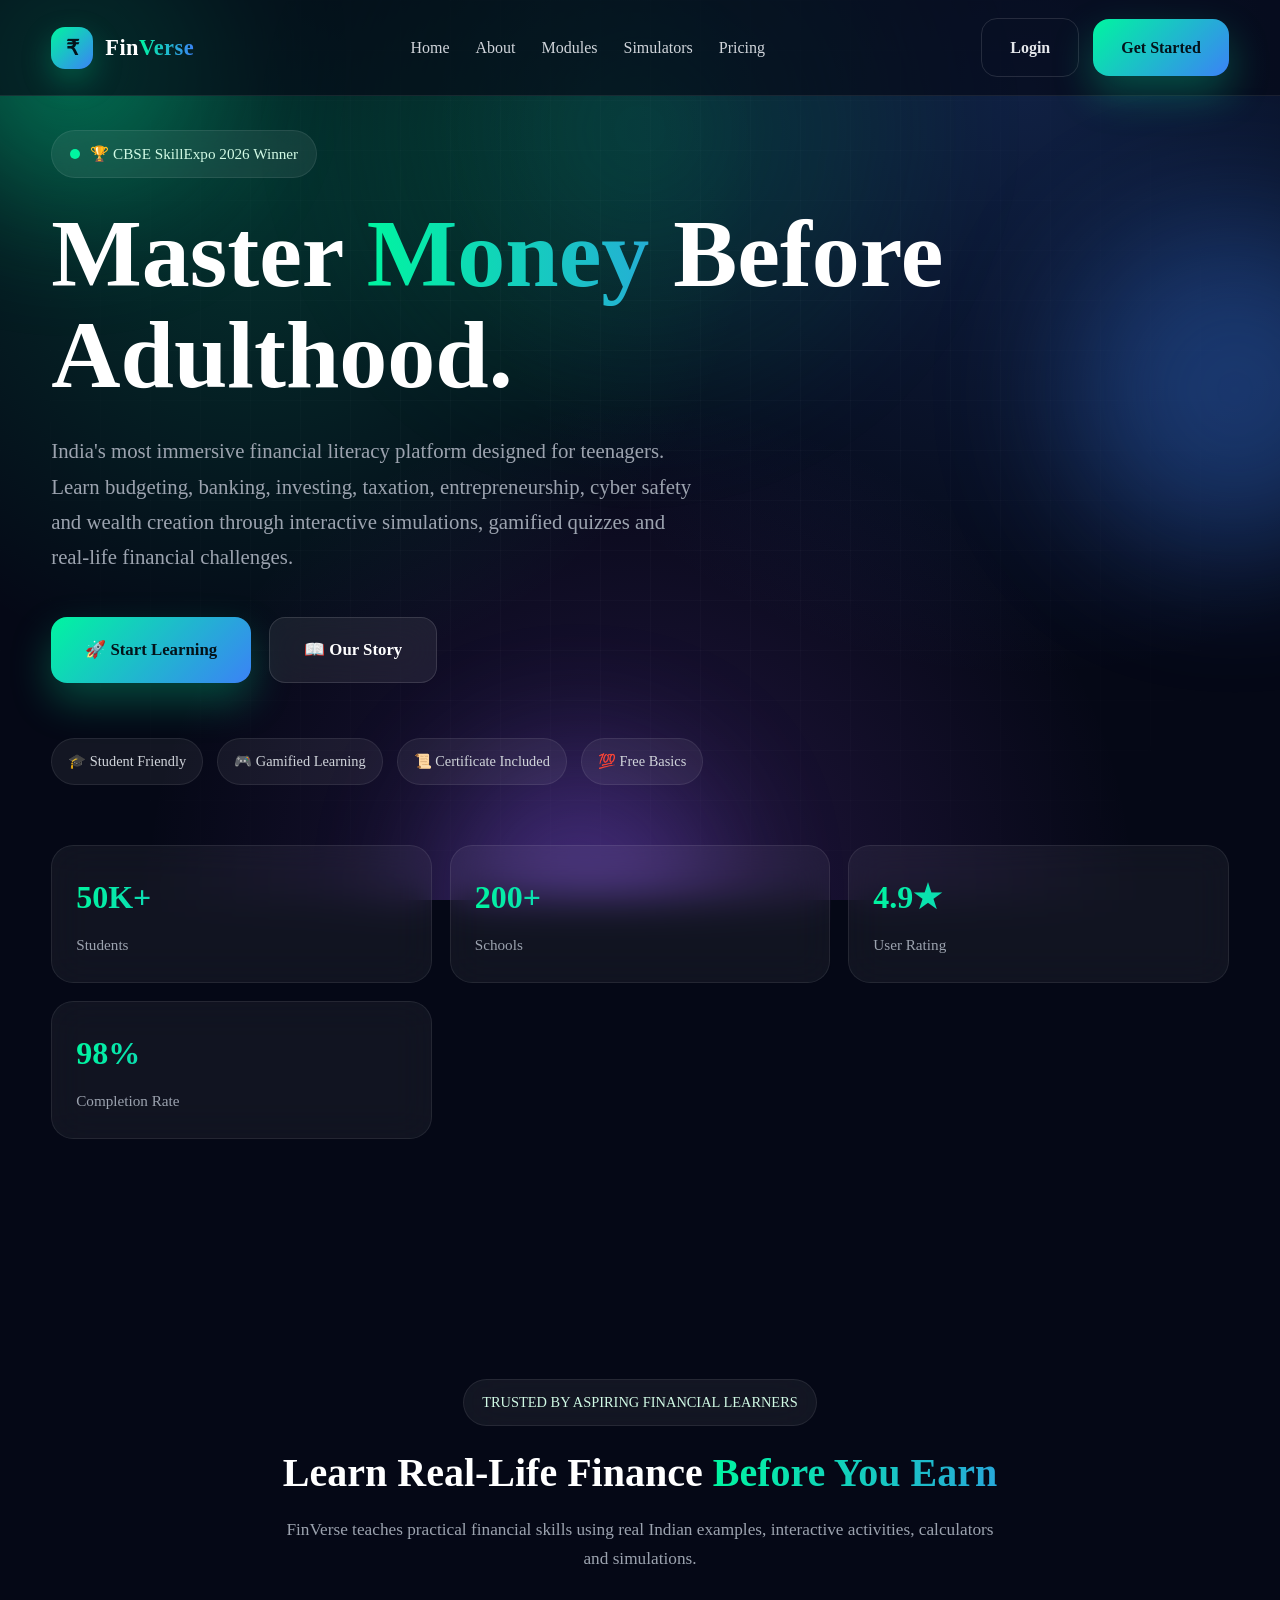
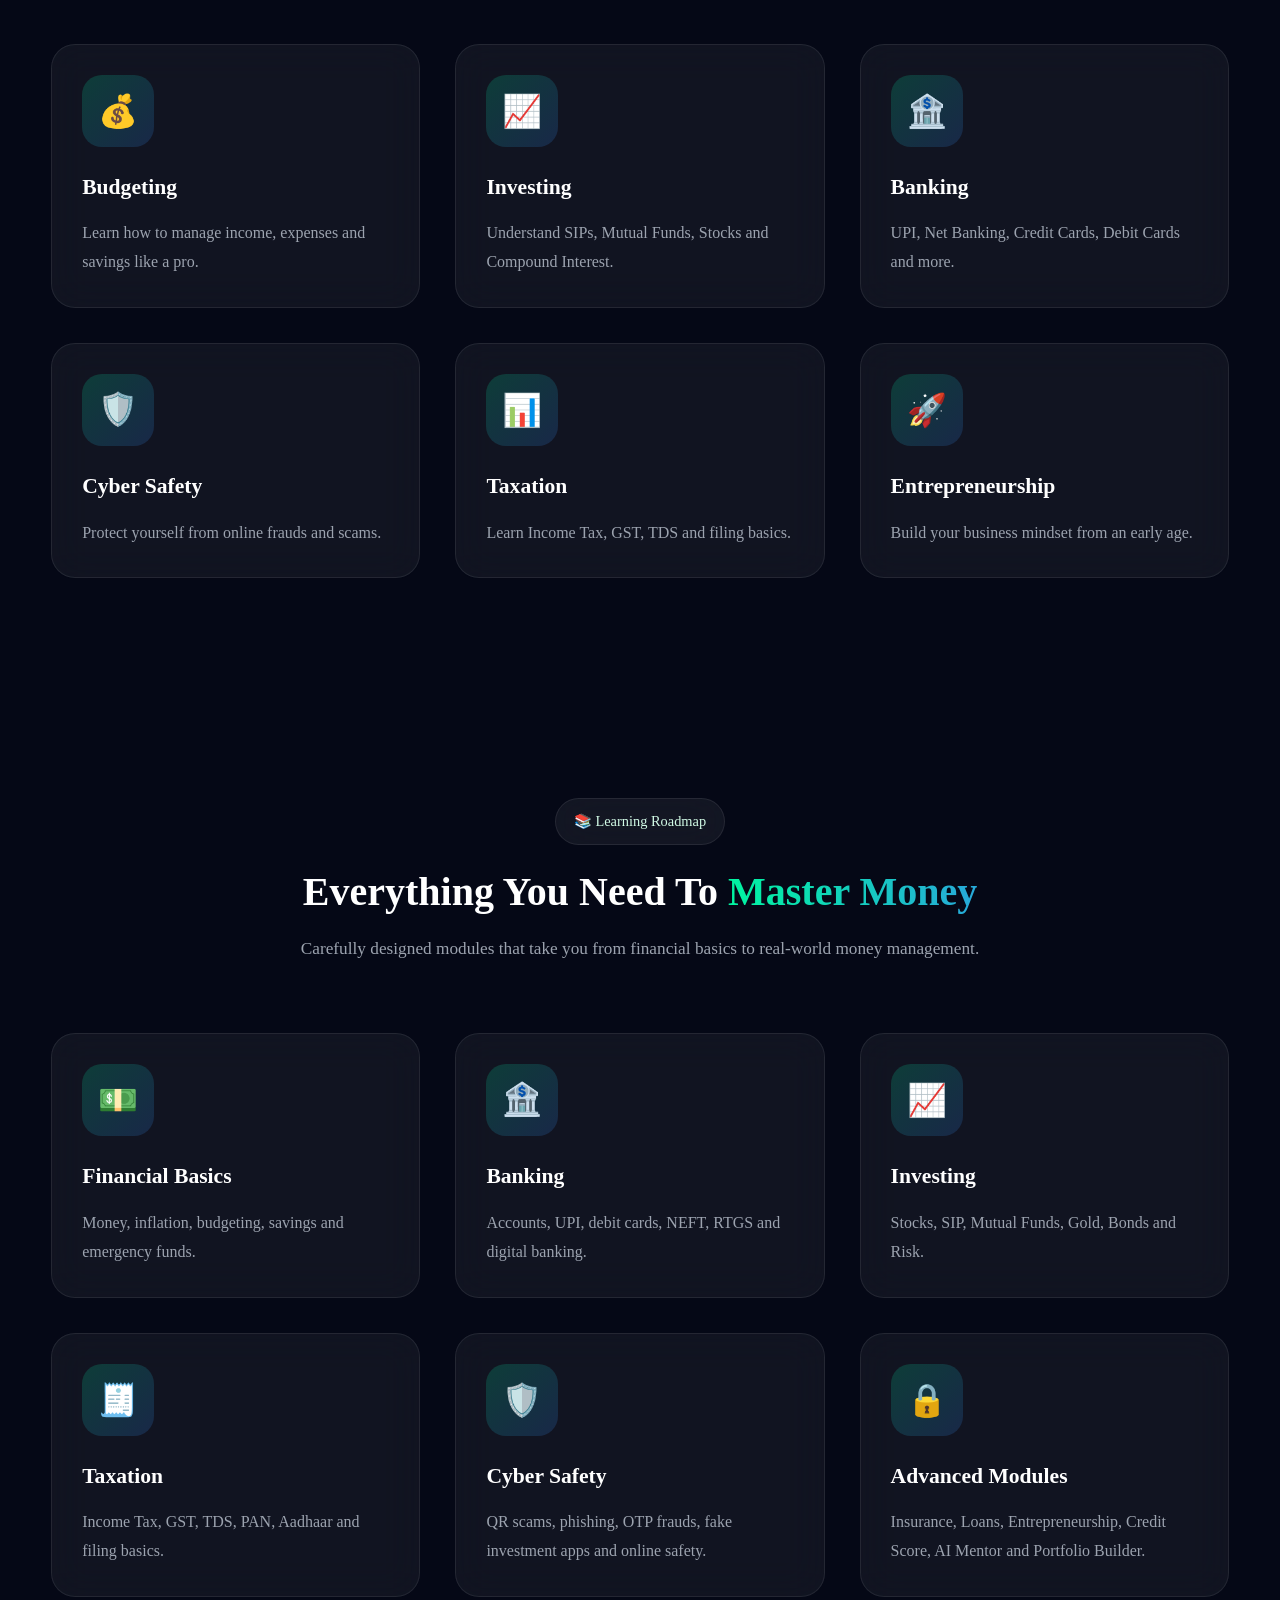
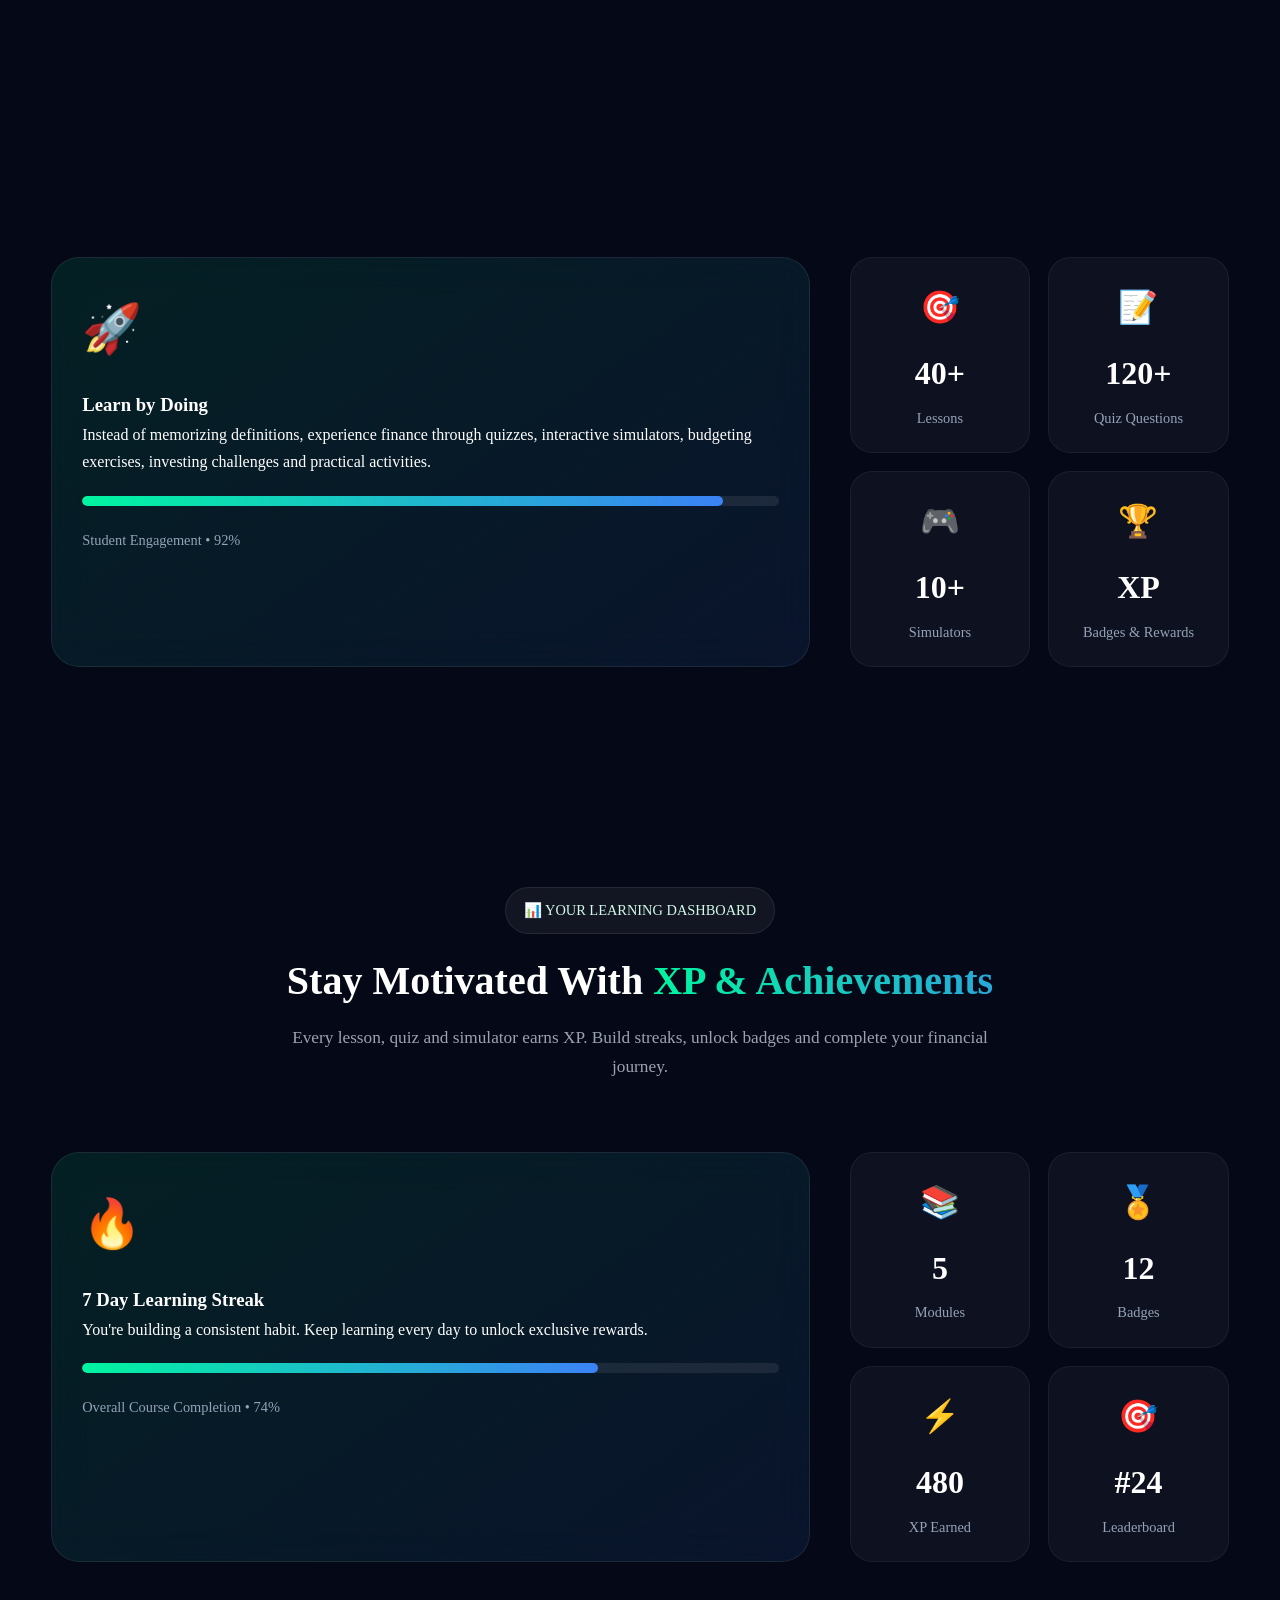
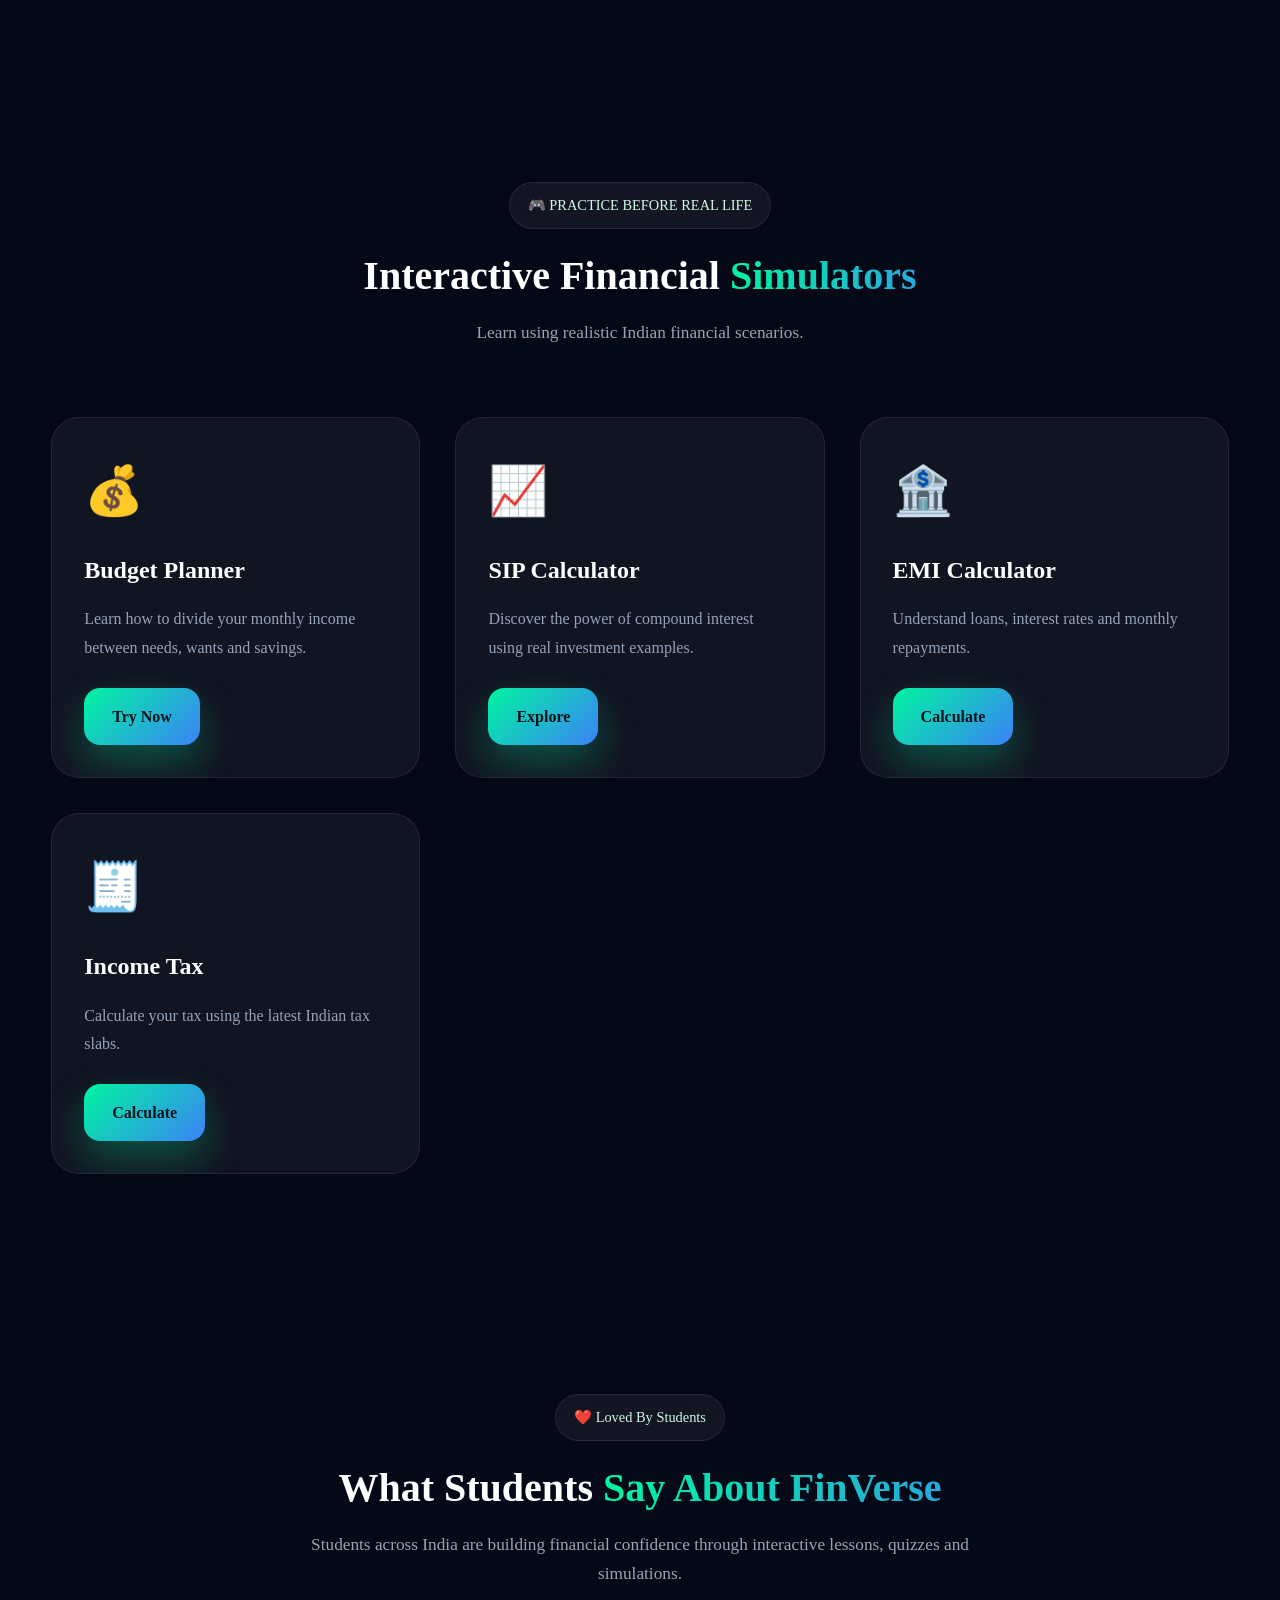
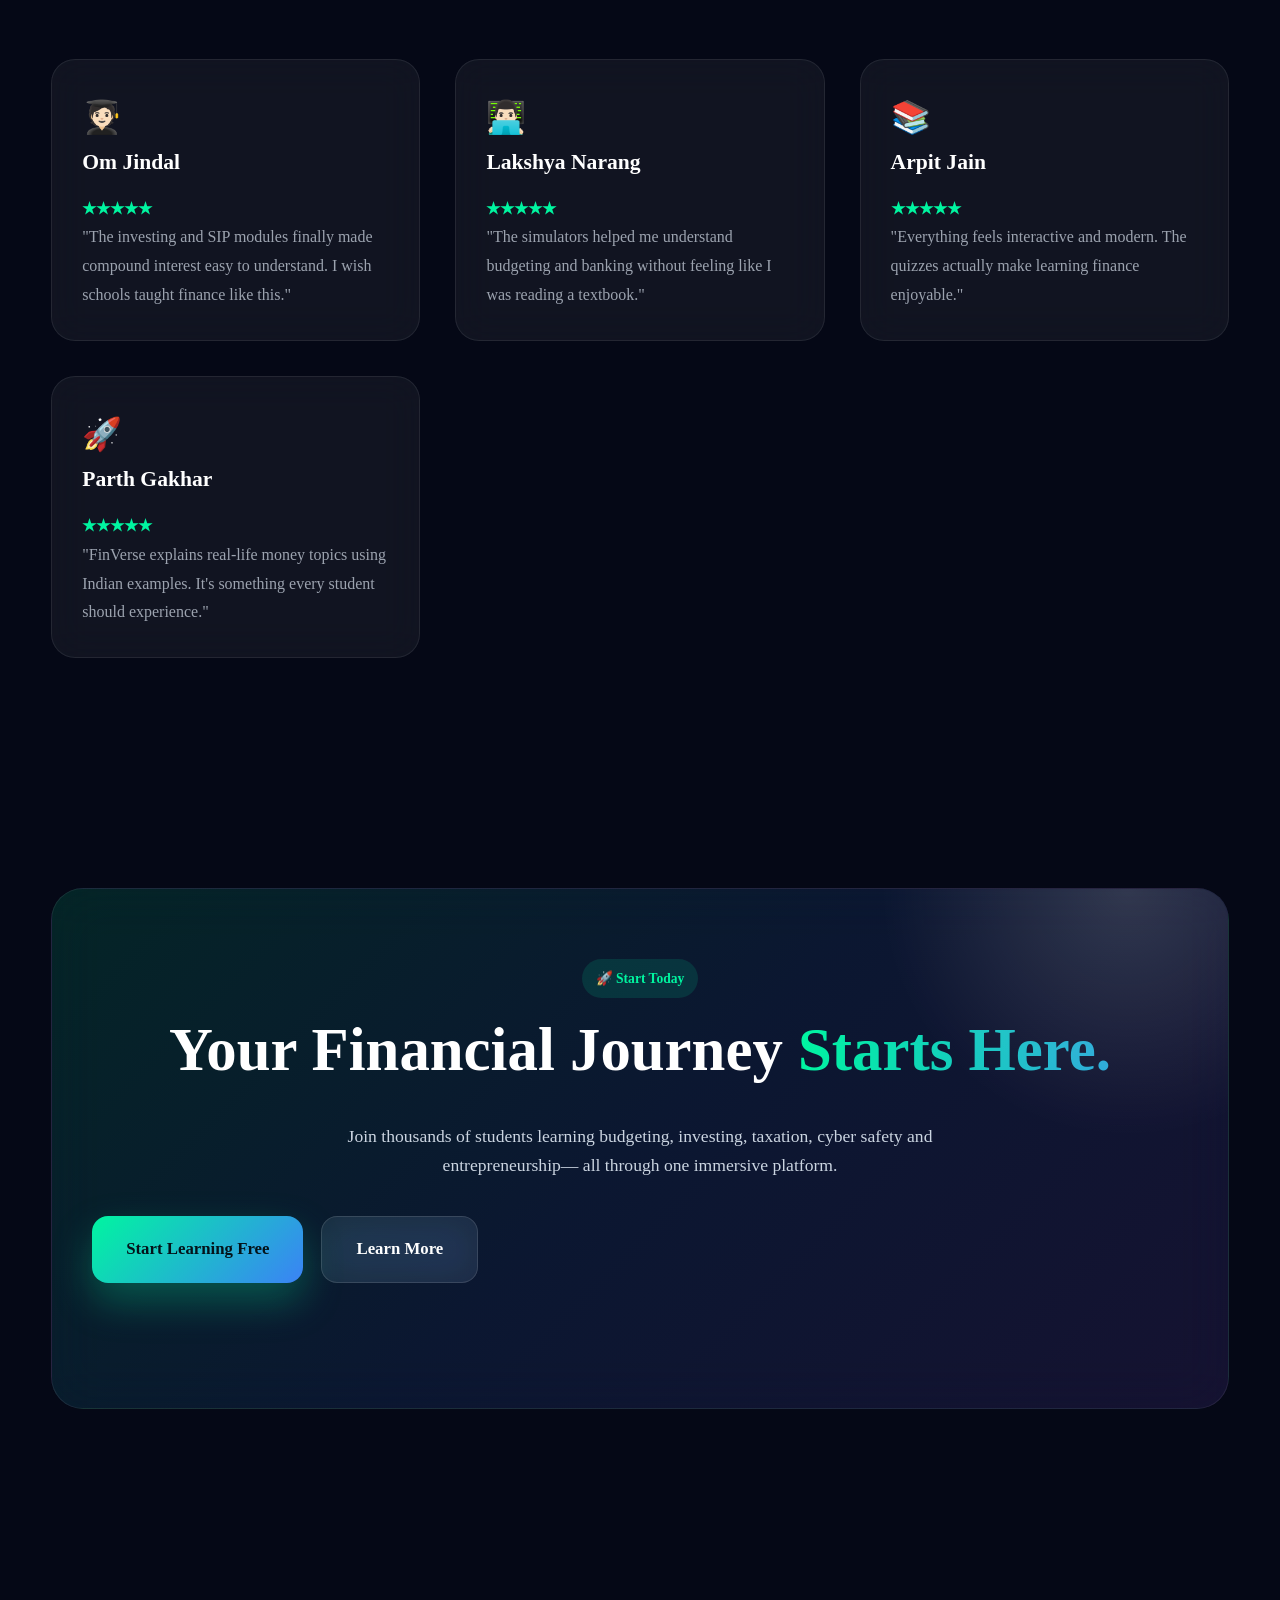
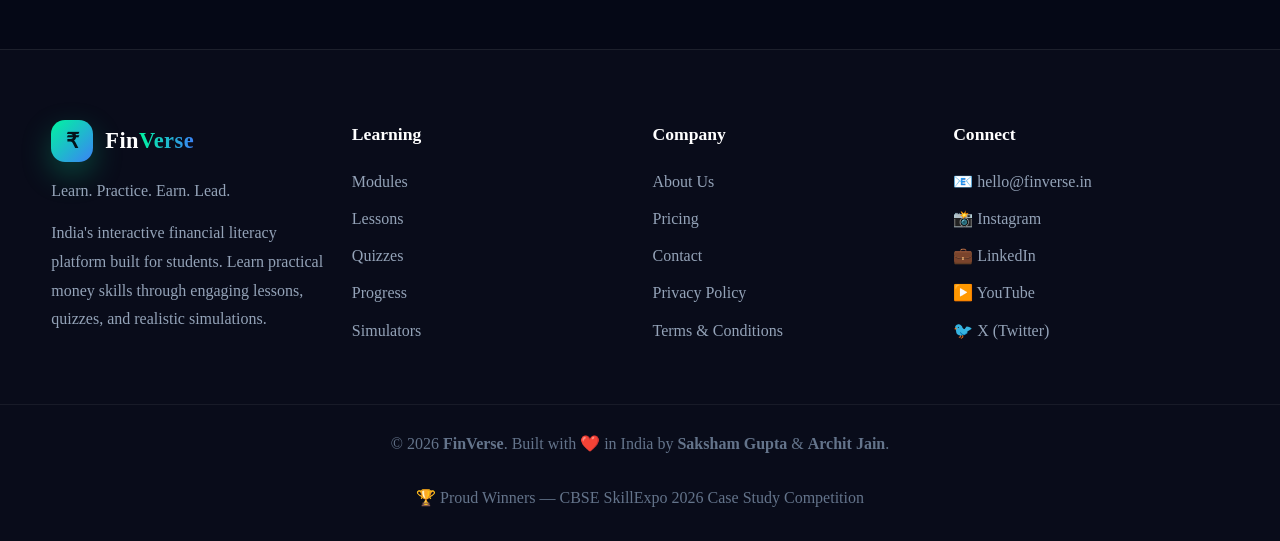
==== commit e2994035: "Completed premium index homepage" ====
--- a/index.html
+++ b/index.html
@@ -1113,4 +1113,128 @@
 
     </div>
 
-</section>+</section>
+<!-- FOOTER -->
+
+<footer class="footer">
+
+    <div class="container footer-grid">
+
+        <!-- Brand -->
+
+        <div>
+
+            <div class="nav-logo">
+
+                <span class="logo-icon">₹</span>
+
+                <span class="logo-text">
+
+                    Fin<span class="accent">Verse</span>
+
+                </span>
+
+            </div>
+
+            <p class="footer-tag">
+
+                Learn. Practice. Earn. Lead.
+
+            </p>
+
+            <p class="text-muted" style="margin-top:15px;line-height:1.8;">
+
+                India's interactive financial literacy platform built for
+                students. Learn practical money skills through engaging lessons,
+                quizzes, and realistic simulations.
+
+            </p>
+
+        </div>
+
+        <!-- Learning -->
+
+        <div>
+
+            <h4>Learning</h4>
+
+            <a href="modules.html">Modules</a>
+
+            <a href="lesson.html">Lessons</a>
+
+            <a href="quiz.html">Quizzes</a>
+
+            <a href="progress.html">Progress</a>
+
+            <a href="simulators.html">Simulators</a>
+
+        </div>
+
+        <!-- Company -->
+
+        <div>
+
+            <h4>Company</h4>
+
+            <a href="about.html">About Us</a>
+
+            <a href="pricing.html">Pricing</a>
+
+            <a href="contact.html">Contact</a>
+
+            <a href="#">Privacy Policy</a>
+
+            <a href="#">Terms & Conditions</a>
+
+        </div>
+
+        <!-- Contact -->
+
+        <div>
+
+            <h4>Connect</h4>
+
+            <a href="#">📧 hello@finverse.in</a>
+
+            <a href="#">📸 Instagram</a>
+
+            <a href="#">💼 LinkedIn</a>
+
+            <a href="#">▶️ YouTube</a>
+
+            <a href="#">🐦 X (Twitter)</a>
+
+        </div>
+
+    </div>
+
+    <div class="footer-bottom">
+
+        © 2026 <strong>FinVerse</strong>. Built with ❤️ in India by
+        <strong>Saksham Gupta</strong> & <strong>Archit Jain</strong>.
+
+        <br><br>
+
+        🏆 Proud Winners — CBSE SkillExpo 2026 Case Study Competition
+
+    </div>
+
+</footer>
+
+
+
+<!-- JavaScript -->
+
+<script src="js/main.js"></script>
+
+<script src="js/modules.js"></script>
+
+<script src="js/quiz.js"></script>
+
+<script src="js/progress.js"></script>
+
+<script src="js/simulators.js"></script>
+
+</body>
+
+</html>
